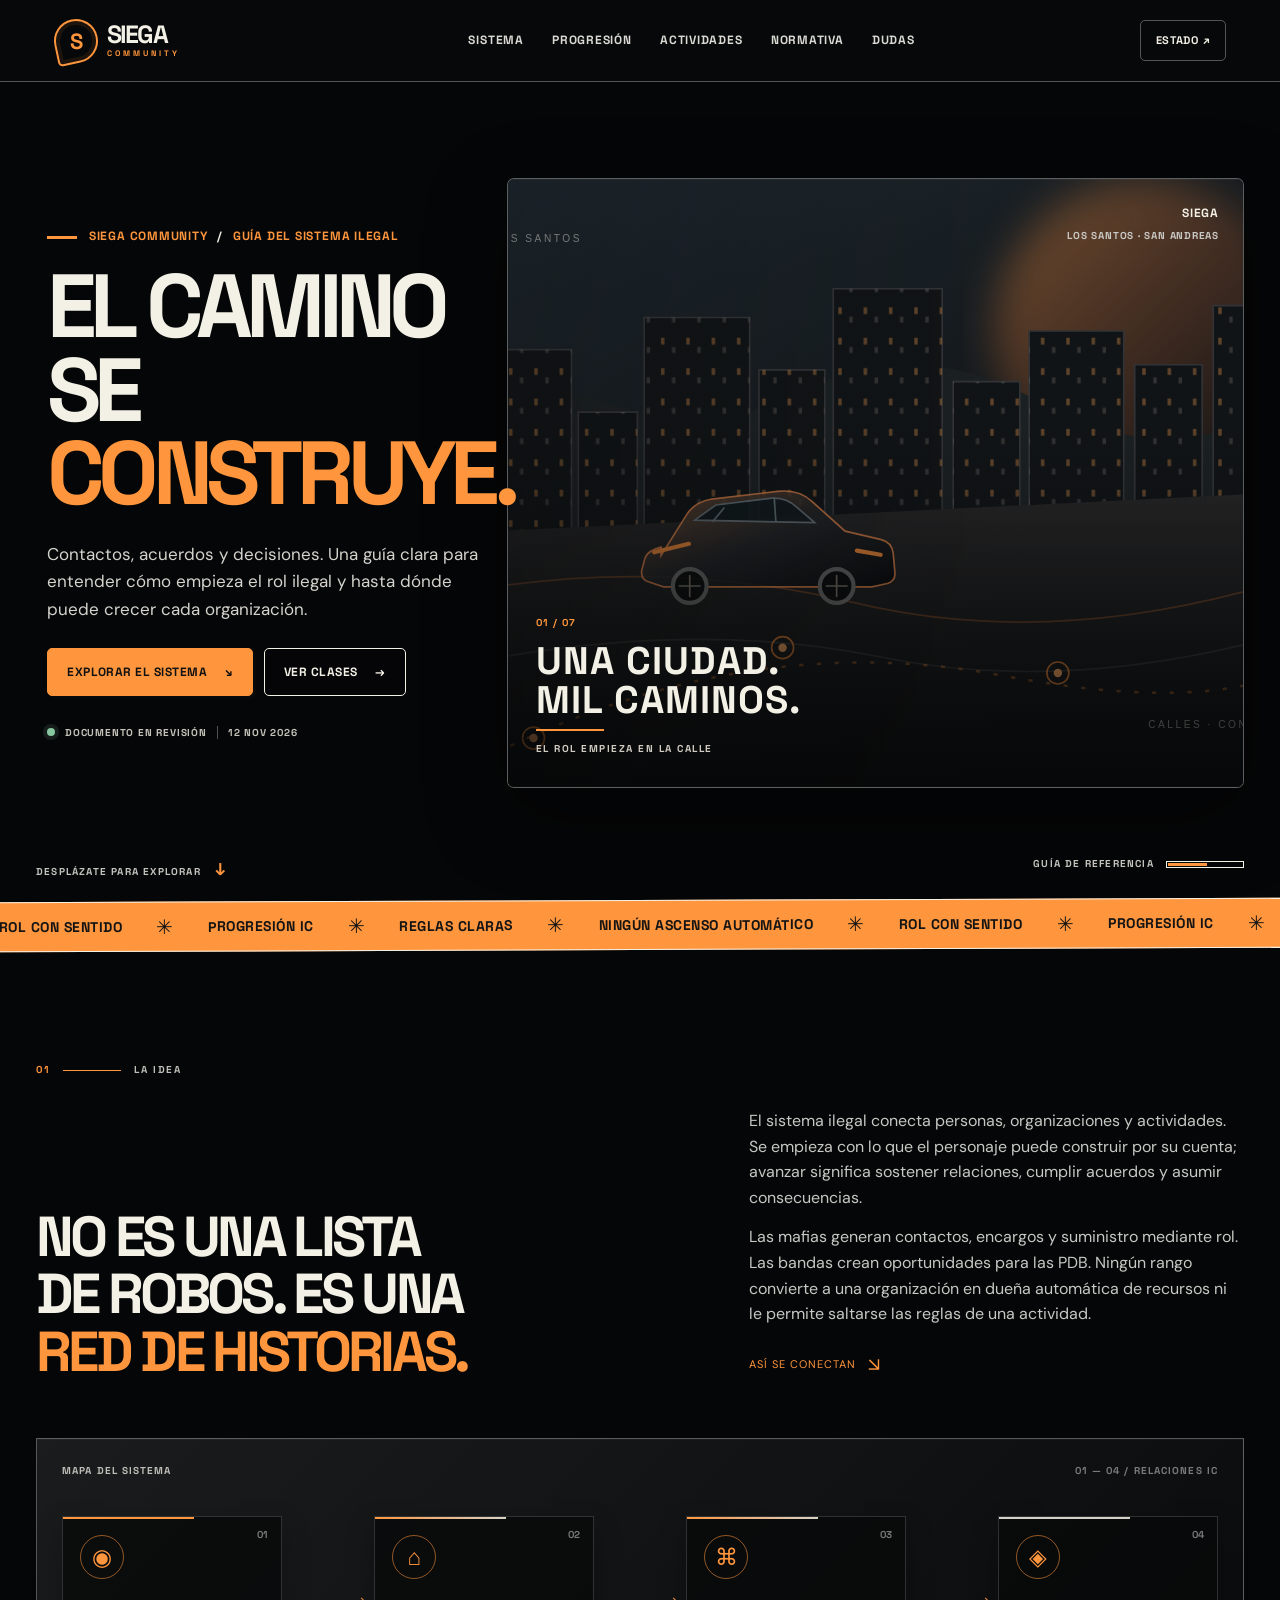
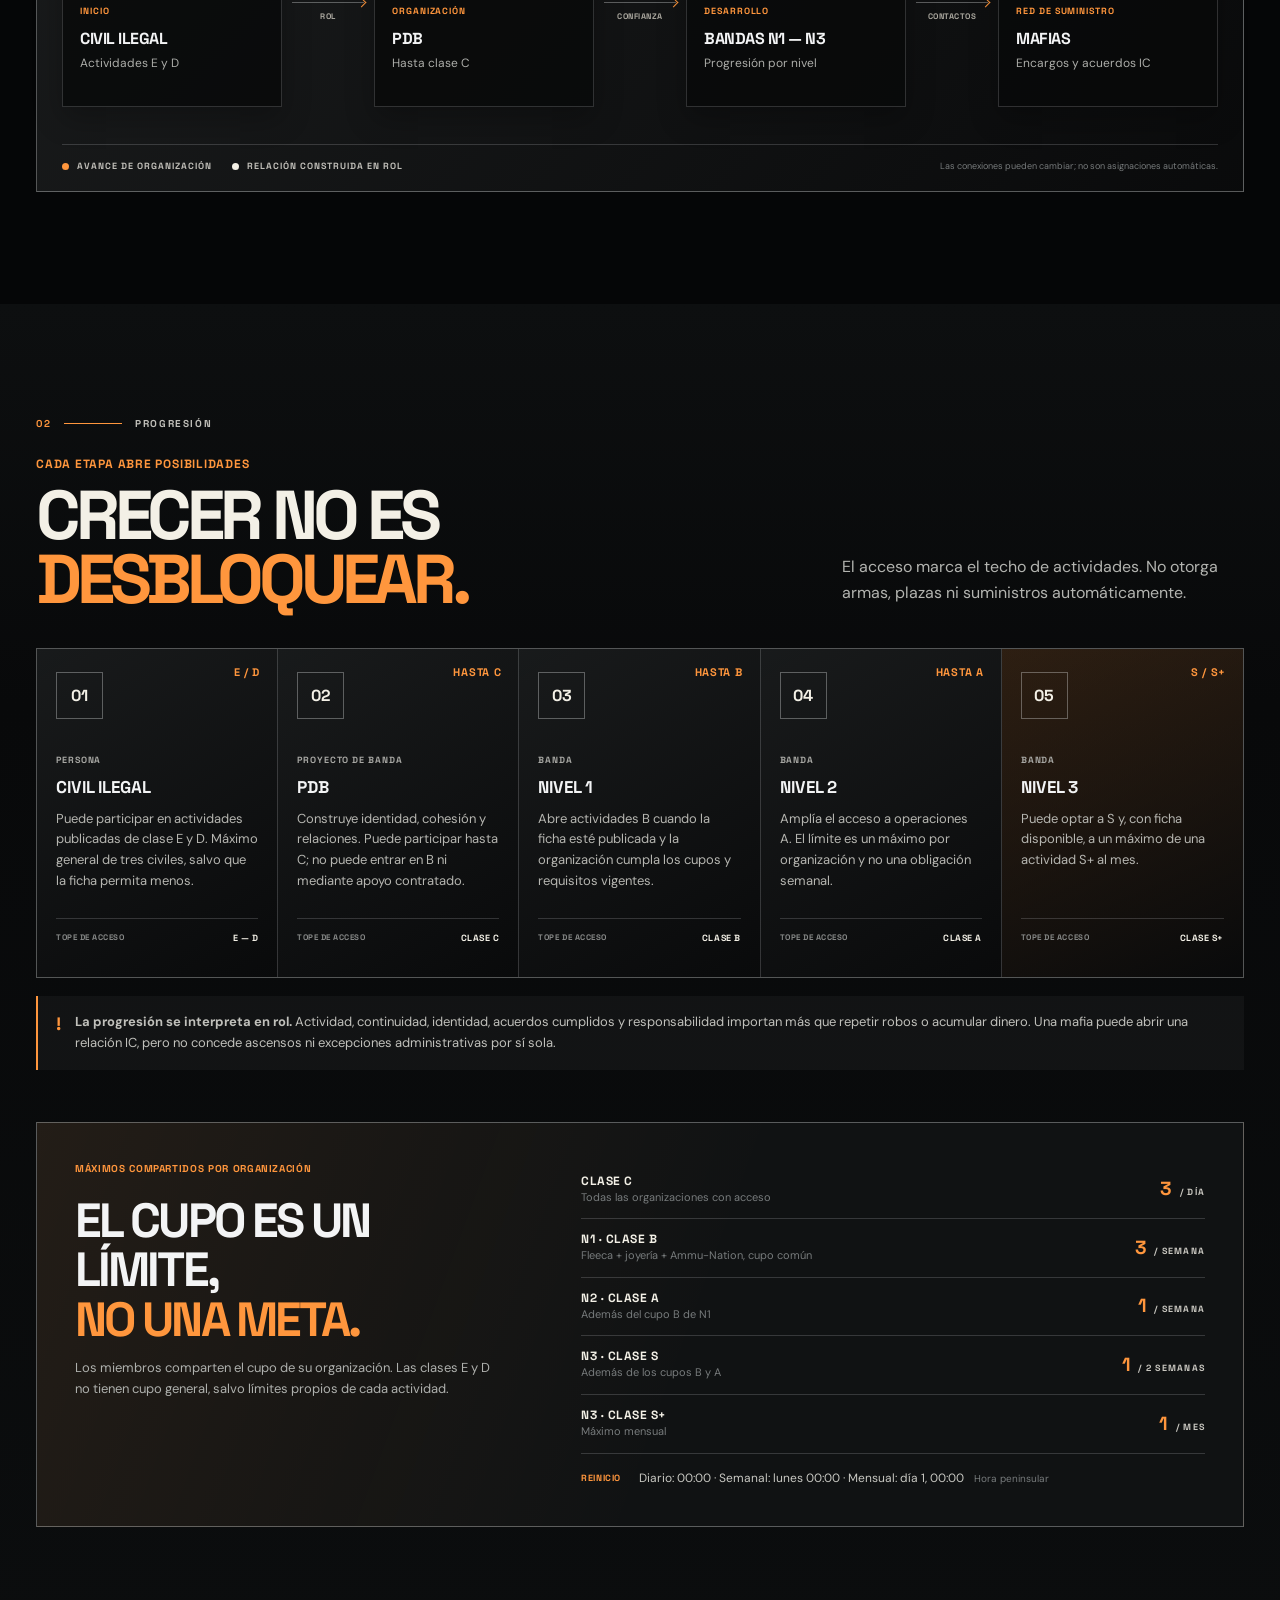
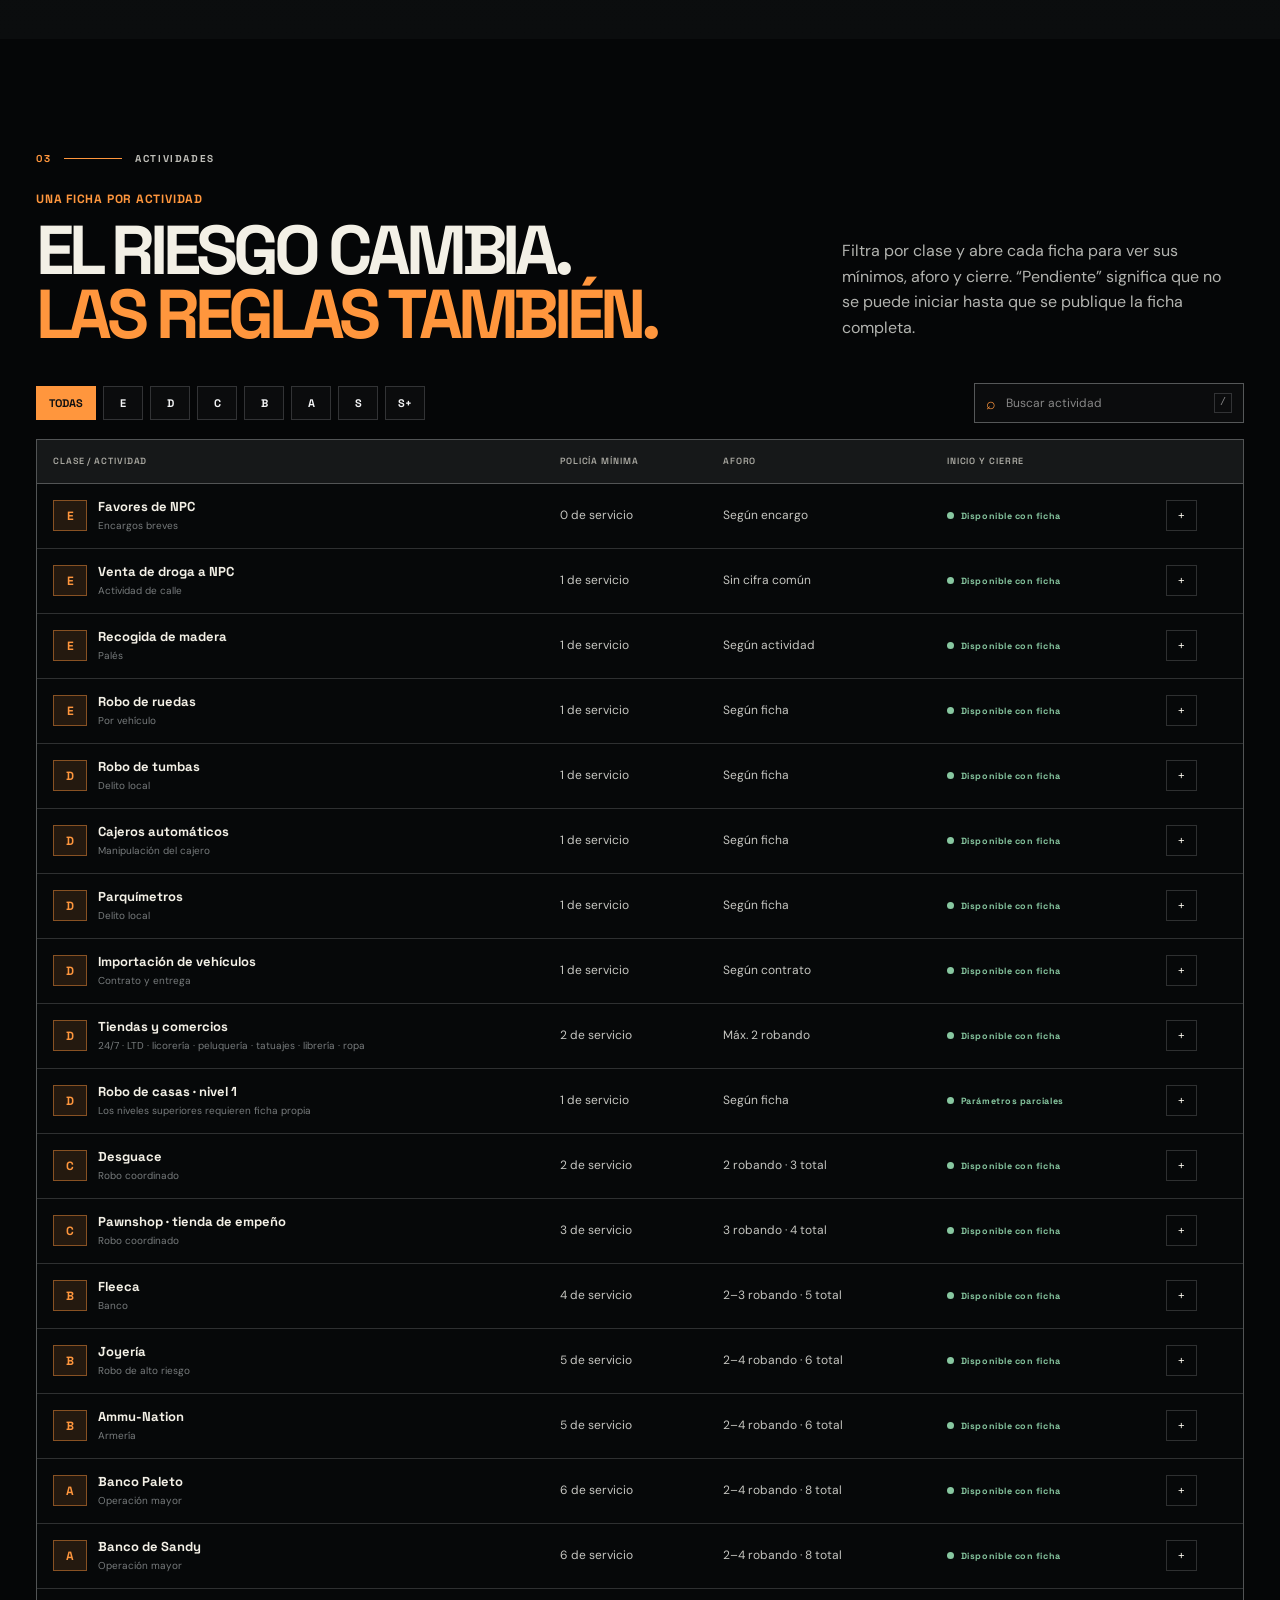
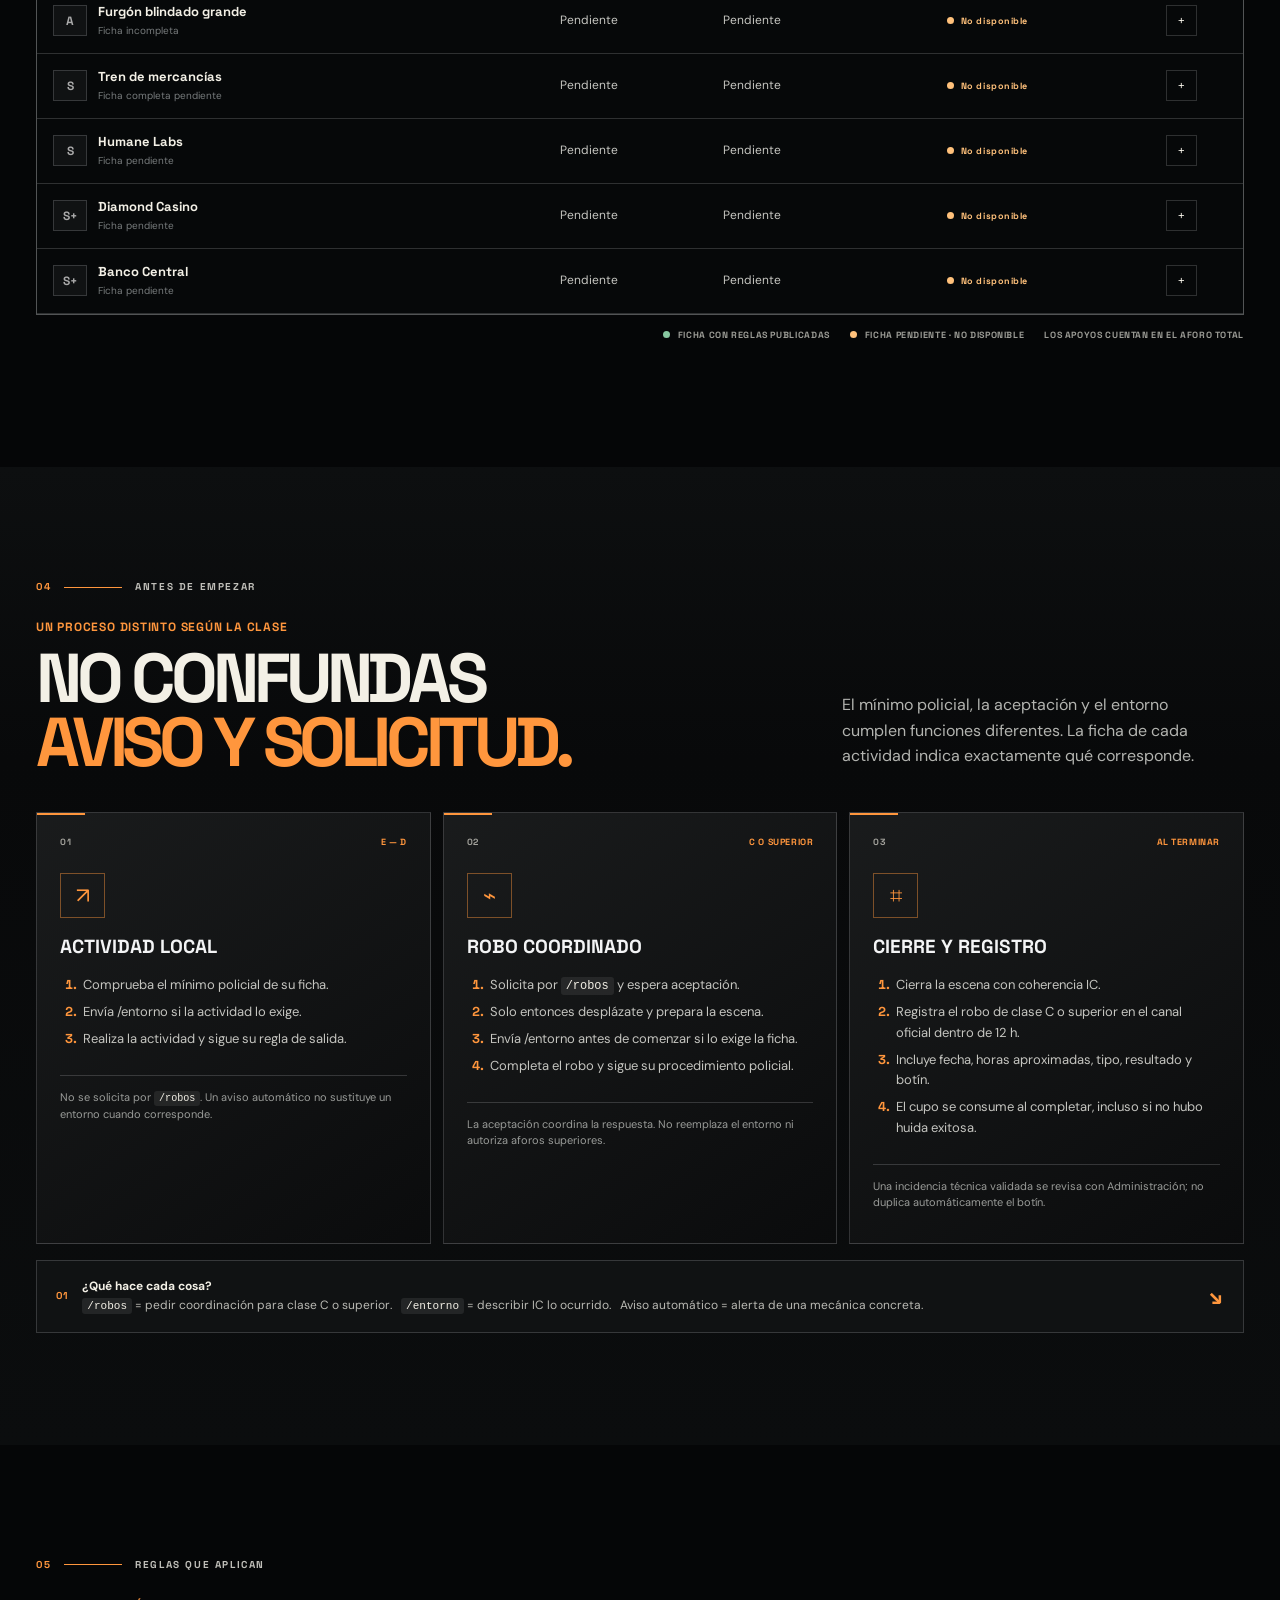
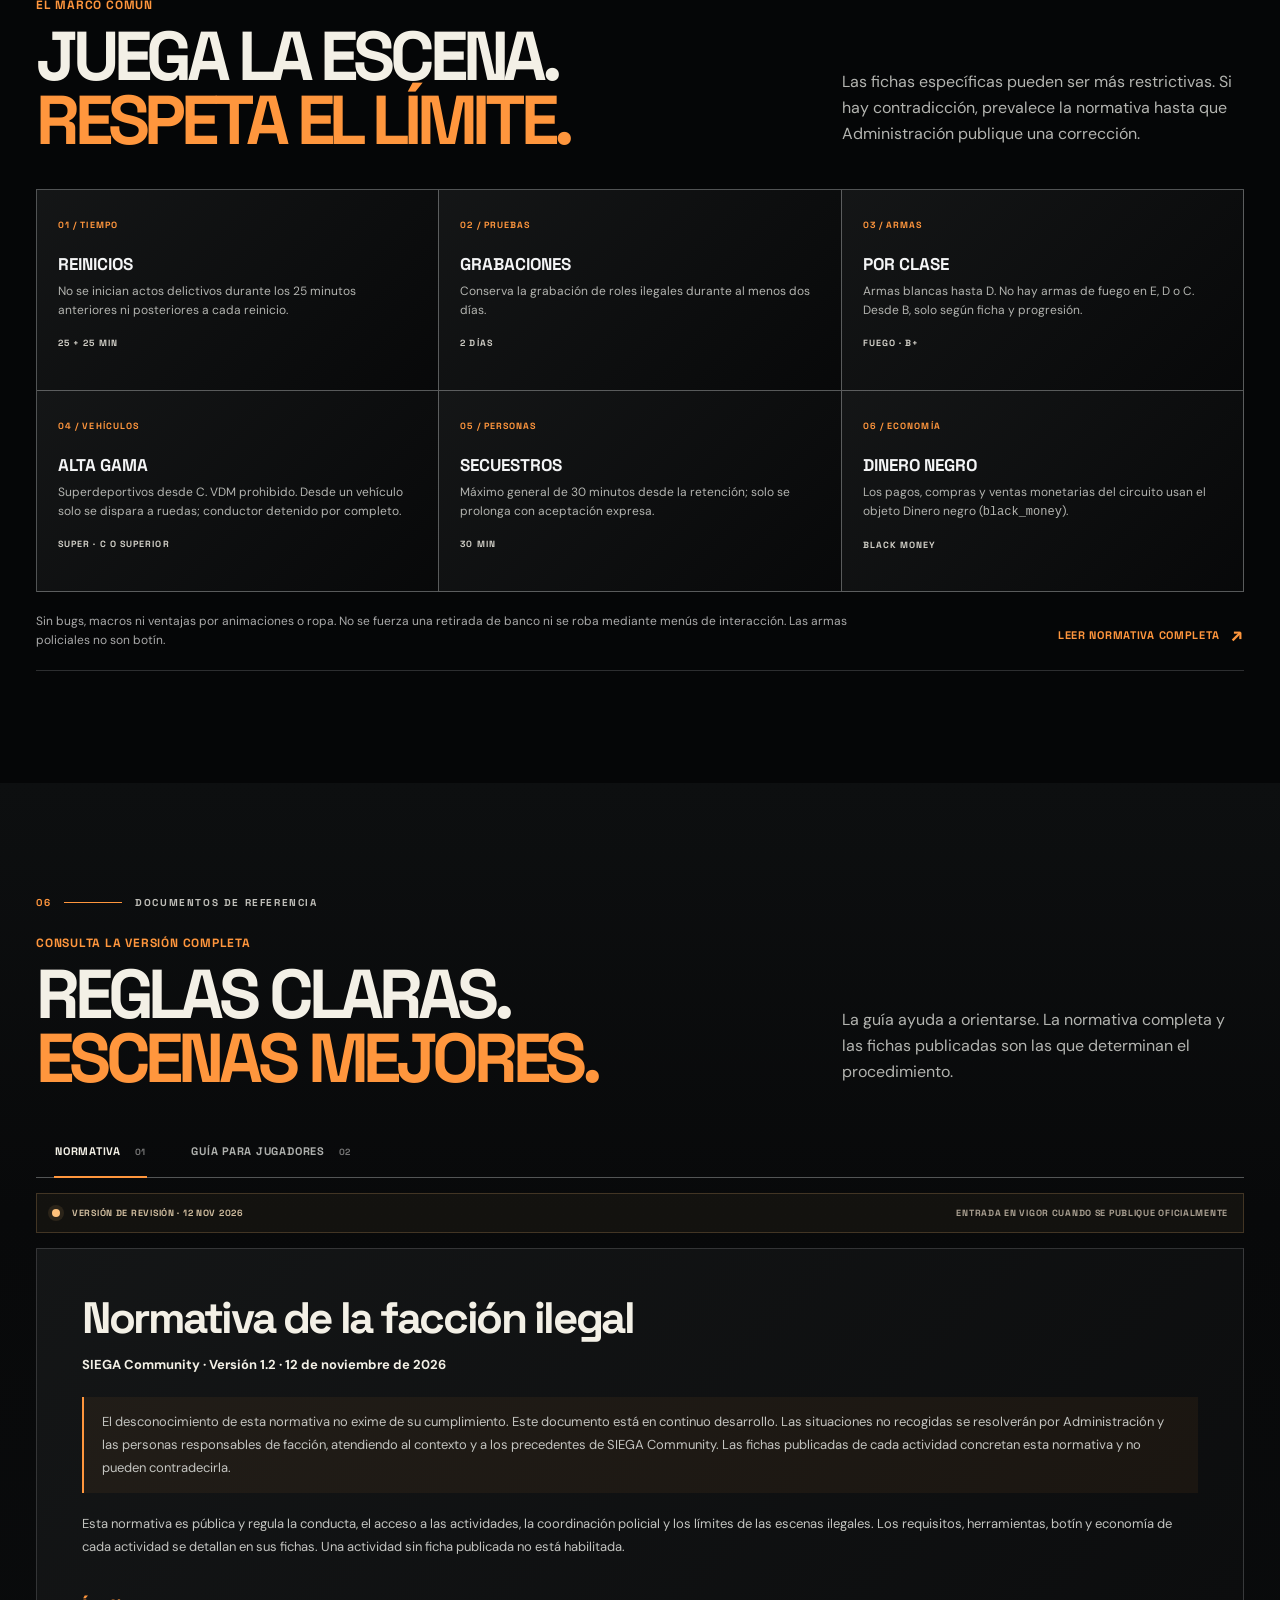
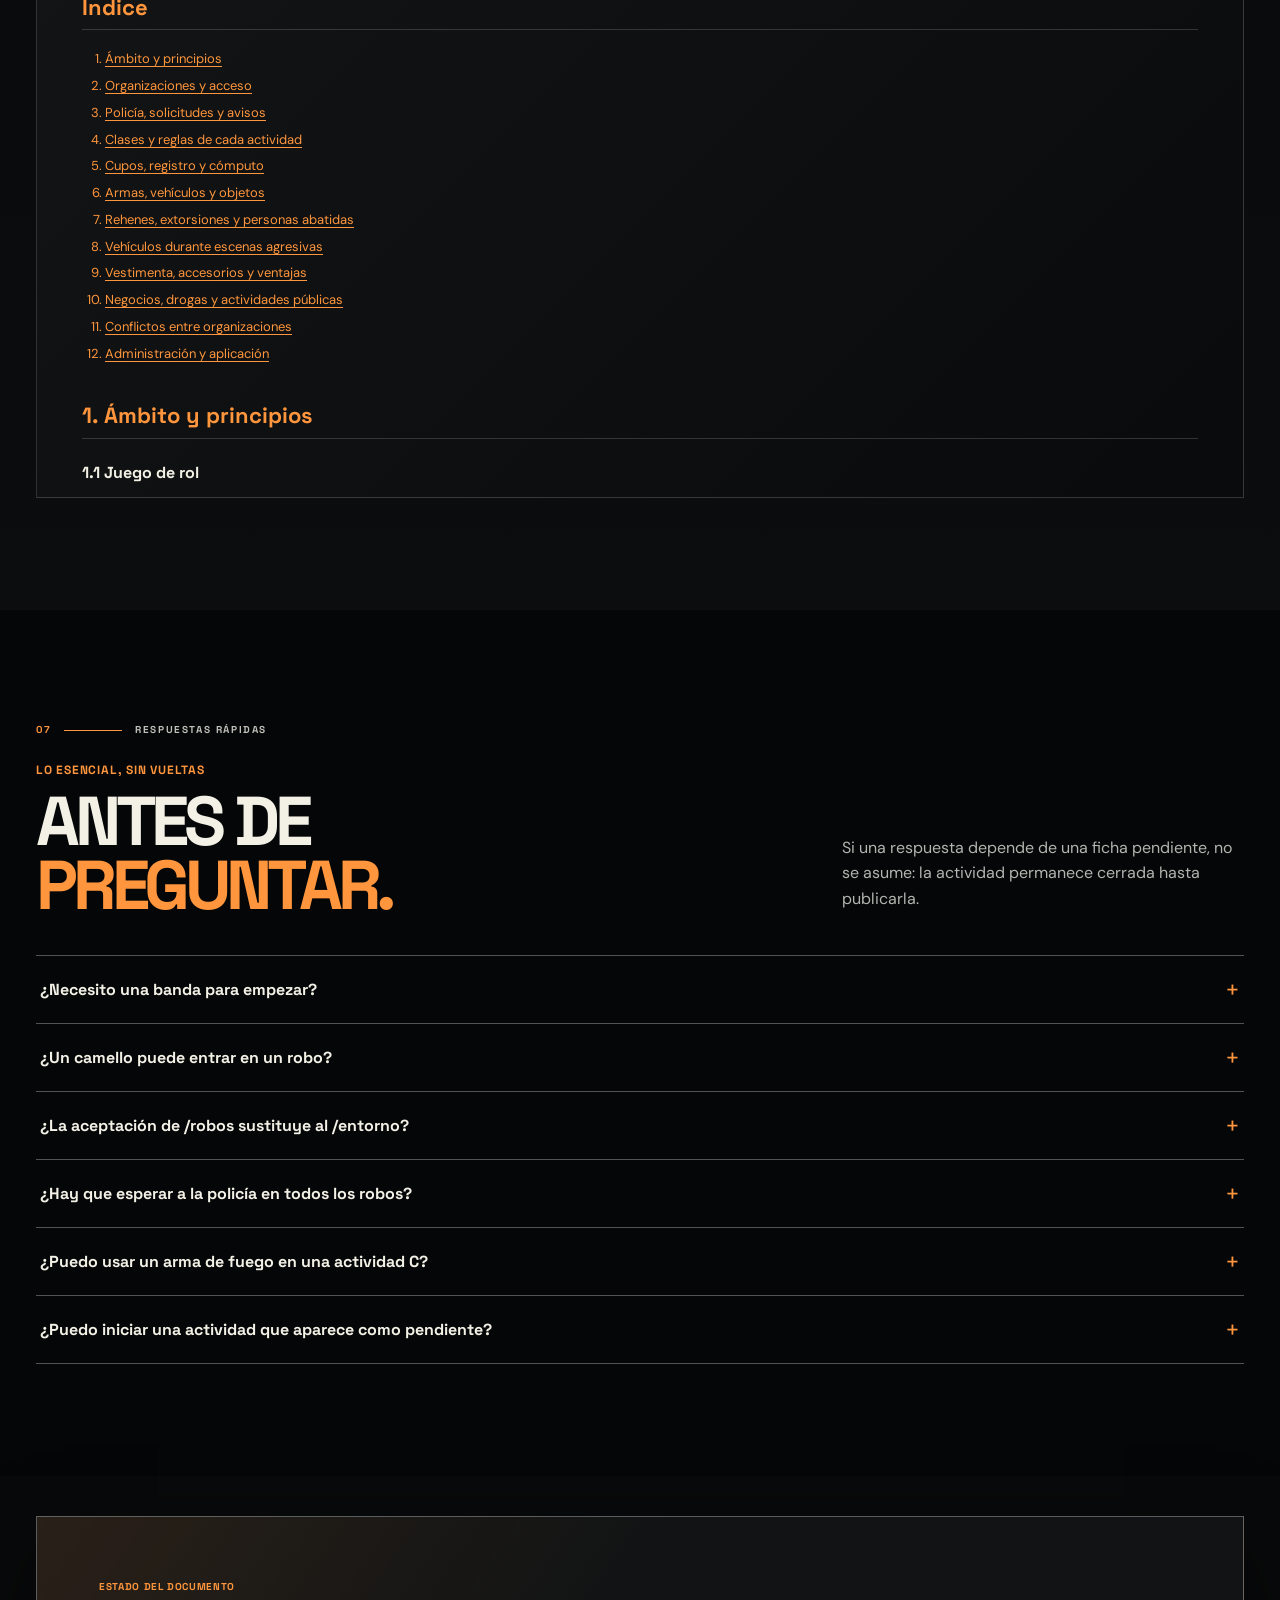
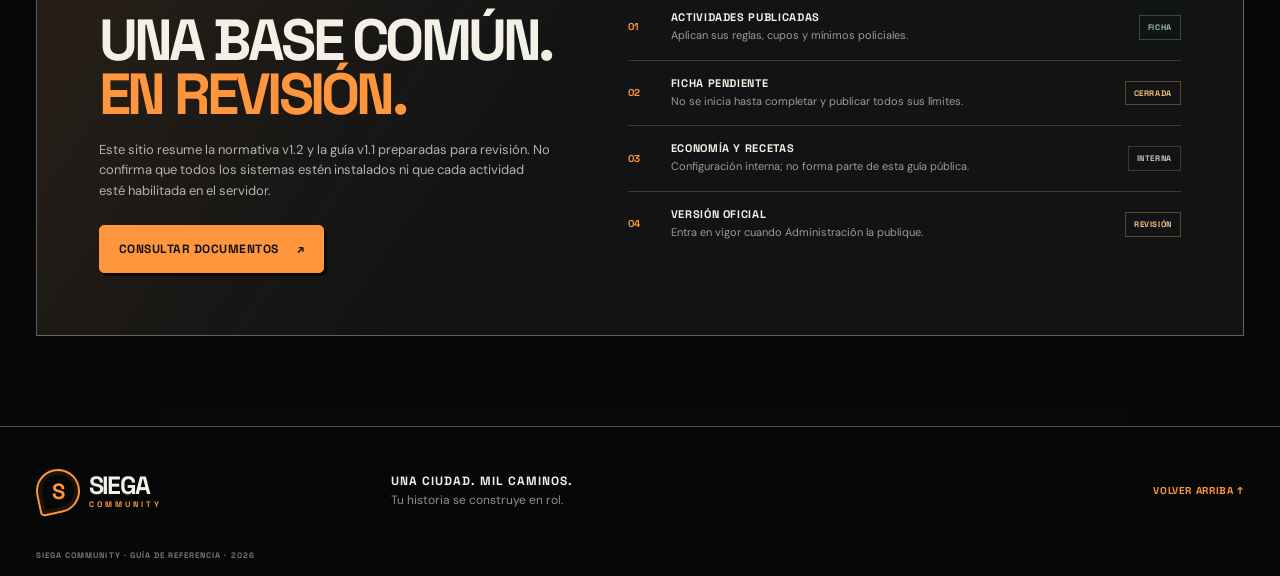
==== index.html @ f6278554 "Create SIEGA illegal system guide website" ====
<!doctype html>
<html lang="es">
<head>
  <meta charset="utf-8">
  <meta name="viewport" content="width=device-width, initial-scale=1">
  <meta name="theme-color" content="#090a0b">
  <meta name="description" content="Guía de referencia del sistema ilegal de SIEGA Community: progresión, clases, robos y normativa.">
  <title>Sistema ilegal · SIEGA Community</title>
  <link rel="icon" href="assets/img/mark.svg" type="image/svg+xml">
  <link rel="stylesheet" href="assets/css/site.css">
</head>
<body>
  <a class="skip-link" href="#main">Saltar al contenido</a>
  <header class="site-header" id="top">
    <a class="brand" href="#top" aria-label="SIEGA Community, inicio">
      <span class="brand-mark" aria-hidden="true"><span>S</span></span>
      <span class="brand-name">SIEGA<small>COMMUNITY</small></span>
    </a>
    <button class="nav-toggle" type="button" aria-expanded="false" aria-controls="primary-nav" aria-label="Abrir navegación"><span></span><span></span></button>
    <nav id="primary-nav" class="primary-nav" aria-label="Navegación principal">
      <a href="#sistema">SISTEMA</a>
      <a href="#progresion">PROGRESIÓN</a>
      <a href="#actividades">ACTIVIDADES</a>
      <a href="#normativa">NORMATIVA</a>
      <a href="#preguntas">DUDAS</a>
    </nav>
    <a class="header-cta" href="#estado">ESTADO <span aria-hidden="true">↗</span></a>
  </header>

  <main id="main">
    <section class="hero section-wrap" aria-labelledby="hero-title">
      <div class="hero-copy">
        <p class="eyebrow"><span class="eyebrow-line"></span> SIEGA COMMUNITY <span class="eyebrow-dot">/</span> GUÍA DEL SISTEMA ILEGAL</p>
        <h1 id="hero-title">EL CAMINO<br>SE <em>CONSTRUYE.</em></h1>
        <p class="hero-lede">Contactos, acuerdos y decisiones. Una guía clara para entender cómo empieza el rol ilegal y hasta dónde puede crecer cada organización.</p>
        <div class="hero-actions">
          <a class="button button-orange" href="#sistema">EXPLORAR EL SISTEMA <span aria-hidden="true">↘</span></a>
          <a class="button button-ghost" href="#actividades">VER CLASES <span aria-hidden="true">→</span></a>
        </div>
        <div class="hero-stamp"><span class="status-dot"></span><span>DOCUMENTO EN REVISIÓN</span><span class="stamp-divider"></span><span>12 NOV 2026</span></div>
      </div>
      <div class="hero-art-wrap" aria-label="Ilustración original de una ciudad nocturna y una ruta de progresión">
        <img class="hero-art" src="assets/img/siega-night.svg" alt="Ilustración nocturna de una ciudad costera con una ruta naranja que conecta varios puntos" fetchpriority="high">
        <div class="hero-art-label"><span>01 / 07</span><b>UNA CIUDAD.<br>MIL CAMINOS.</b><span class="label-rule"></span><small>EL ROL EMPIEZA EN LA CALLE</small></div>
        <div class="hero-coord">SIEGA<br><span>LOS SANTOS · SAN ANDREAS</span></div>
      </div>
      <div class="hero-bottom"><span>DESPLÁZATE PARA EXPLORAR <b>↓</b></span><span>GUÍA DE REFERENCIA <i></i></span></div>
    </section>

    <section class="ticker" aria-label="Principios del sistema"><div class="ticker-track"><span>ROL CON SENTIDO</span><b>✳</b><span>PROGRESIÓN IC</span><b>✳</b><span>REGLAS CLARAS</span><b>✳</b><span>NINGÚN ASCENSO AUTOMÁTICO</span><b>✳</b><span>ROL CON SENTIDO</span><b>✳</b><span>PROGRESIÓN IC</span><b>✳</b><span>REGLAS CLARAS</span><b>✳</b><span>NINGÚN ASCENSO AUTOMÁTICO</span><b>✳</b></div></section>

    <section class="intro section-wrap section-pad" id="sistema">
      <div class="section-kicker"><span>01</span><i></i><span>LA IDEA</span></div>
      <div class="intro-grid">
        <h2>NO ES UNA LISTA<br>DE ROBOS. ES UNA<br><em>RED DE HISTORIAS.</em></h2>
        <div class="intro-text"><p>El sistema ilegal conecta personas, organizaciones y actividades. Se empieza con lo que el personaje puede construir por su cuenta; avanzar significa sostener relaciones, cumplir acuerdos y asumir consecuencias.</p><p>Las mafias generan contactos, encargos y suministro mediante rol. Las bandas crean oportunidades para las PDB. Ningún rango convierte a una organización en dueña automática de recursos ni le permite saltarse las reglas de una actividad.</p><a class="text-link" href="#progresion">ASÍ SE CONECTAN <span>↘</span></a></div>
      </div>
      <div class="system-map" role="img" aria-label="Diagrama de la red: persona civil, PDB, bandas por niveles y mafias como red de contactos y suministro">
        <div class="map-heading"><span>MAPA DEL SISTEMA</span><span>01 — 04 / RELACIONES IC</span></div>
        <div class="map-flow">
          <article class="map-node node-civil"><span class="node-index">01</span><div class="node-icon" aria-hidden="true">◉</div><small>INICIO</small><h3>CIVIL ILEGAL</h3><p>Actividades E y D</p></article>
          <span class="map-link" aria-hidden="true"><i></i><b>ROL</b></span>
          <article class="map-node node-pdb"><span class="node-index">02</span><div class="node-icon" aria-hidden="true">⌂</div><small>ORGANIZACIÓN</small><h3>PDB</h3><p>Hasta clase C</p></article>
          <span class="map-link" aria-hidden="true"><i></i><b>CONFIANZA</b></span>
          <article class="map-node node-band"><span class="node-index">03</span><div class="node-icon" aria-hidden="true">⌘</div><small>DESARROLLO</small><h3>BANDAS N1 — N3</h3><p>Progresión por nivel</p></article>
          <span class="map-link map-link-side" aria-hidden="true"><i></i><b>CONTACTOS</b></span>
          <article class="map-node node-mafia"><span class="node-index">04</span><div class="node-icon" aria-hidden="true">◈</div><small>RED DE SUMINISTRO</small><h3>MAFIAS</h3><p>Encargos y acuerdos IC</p></article>
        </div>
        <div class="map-foot"><span><i class="legend-dot orange"></i> AVANCE DE ORGANIZACIÓN</span><span><i class="legend-dot pale"></i> RELACIÓN CONSTRUIDA EN ROL</span><span class="map-note">Las conexiones pueden cambiar; no son asignaciones automáticas.</span></div>
      </div>
    </section>

    <section class="progress-section section-pad" id="progresion">
      <div class="section-wrap">
        <div class="section-kicker"><span>02</span><i></i><span>PROGRESIÓN</span></div>
        <div class="section-heading"><div><p class="eyebrow">CADA ETAPA ABRE POSIBILIDADES</p><h2>CRECER NO ES <em>DESBLOQUEAR.</em></h2></div><p>El acceso marca el techo de actividades. No otorga armas, plazas ni suministros automáticamente.</p></div>
        <div class="progress-rail" aria-label="Progresión de civil ilegal a banda nivel 3">
          <article class="progress-card"><span class="progress-number">E / D</span><div class="progress-symbol">01</div><small>PERSONA</small><h3>CIVIL ILEGAL</h3><p>Puede participar en actividades publicadas de clase E y D. Máximo general de tres civiles, salvo que la ficha permita menos.</p><div class="progress-foot"><span>TOPE DE ACCESO</span><b>E — D</b></div></article>
          <article class="progress-card"><span class="progress-number">HASTA C</span><div class="progress-symbol">02</div><small>PROYECTO DE BANDA</small><h3>PDB</h3><p>Construye identidad, cohesión y relaciones. Puede participar hasta C; no puede entrar en B ni mediante apoyo contratado.</p><div class="progress-foot"><span>TOPE DE ACCESO</span><b>CLASE C</b></div></article>
          <article class="progress-card"><span class="progress-number">HASTA B</span><div class="progress-symbol">03</div><small>BANDA</small><h3>NIVEL 1</h3><p>Abre actividades B cuando la ficha esté publicada y la organización cumpla los cupos y requisitos vigentes.</p><div class="progress-foot"><span>TOPE DE ACCESO</span><b>CLASE B</b></div></article>
          <article class="progress-card"><span class="progress-number">HASTA A</span><div class="progress-symbol">04</div><small>BANDA</small><h3>NIVEL 2</h3><p>Amplía el acceso a operaciones A. El límite es un máximo por organización y no una obligación semanal.</p><div class="progress-foot"><span>TOPE DE ACCESO</span><b>CLASE A</b></div></article>
          <article class="progress-card progress-card-final"><span class="progress-number">S / S+</span><div class="progress-symbol">05</div><small>BANDA</small><h3>NIVEL 3</h3><p>Puede optar a S y, con ficha disponible, a un máximo de una actividad S+ al mes.</p><div class="progress-foot"><span>TOPE DE ACCESO</span><b>CLASE S+</b></div></article>
        </div>
        <div class="progress-note"><span class="note-mark">!</span><p><b>La progresión se interpreta en rol.</b> Actividad, continuidad, identidad, acuerdos cumplidos y responsabilidad importan más que repetir robos o acumular dinero. Una mafia puede abrir una relación IC, pero no concede ascensos ni excepciones administrativas por sí sola.</p></div>
        <div class="quota-board">
          <div><p class="eyebrow">MÁXIMOS COMPARTIDOS POR ORGANIZACIÓN</p><h3>EL CUPO ES UN LÍMITE,<br><em>NO UNA META.</em></h3><p>Los miembros comparten el cupo de su organización. Las clases E y D no tienen cupo general, salvo límites propios de cada actividad.</p></div>
          <div class="quota-list">
            <div class="quota-row"><span><b>CLASE C</b><small>Todas las organizaciones con acceso</small></span><strong>3 <i>/ DÍA</i></strong></div>
            <div class="quota-row"><span><b>N1 · CLASE B</b><small>Fleeca + joyería + Ammu-Nation, cupo común</small></span><strong>3 <i>/ SEMANA</i></strong></div>
            <div class="quota-row"><span><b>N2 · CLASE A</b><small>Además del cupo B de N1</small></span><strong>1 <i>/ SEMANA</i></strong></div>
            <div class="quota-row"><span><b>N3 · CLASE S</b><small>Además de los cupos B y A</small></span><strong>1 <i>/ 2 SEMANAS</i></strong></div>
            <div class="quota-row"><span><b>N3 · CLASE S+</b><small>Máximo mensual</small></span><strong>1 <i>/ MES</i></strong></div>
            <div class="quota-reset"><span>REINICIO</span><p>Diario: 00:00 · Semanal: lunes 00:00 · Mensual: día 1, 00:00 <small>Hora peninsular</small></p></div>
          </div>
        </div>
      </div>
    </section>

    <section class="activities section-wrap section-pad" id="actividades">
      <div class="section-kicker"><span>03</span><i></i><span>ACTIVIDADES</span></div>
      <div class="section-heading activities-heading"><div><p class="eyebrow">UNA FICHA POR ACTIVIDAD</p><h2>EL RIESGO CAMBIA.<br><em>LAS REGLAS TAMBIÉN.</em></h2></div><p>Filtra por clase y abre cada ficha para ver sus mínimos, aforo y cierre. “Pendiente” significa que no se puede iniciar hasta que se publique la ficha completa.</p></div>
      <div class="activity-tools">
        <div class="filter-list" role="group" aria-label="Filtrar actividades por clase">
          <button class="filter-chip is-active" data-filter="all" aria-pressed="true">TODAS</button><button class="filter-chip" data-filter="E" aria-pressed="false">E</button><button class="filter-chip" data-filter="D" aria-pressed="false">D</button><button class="filter-chip" data-filter="C" aria-pressed="false">C</button><button class="filter-chip" data-filter="B" aria-pressed="false">B</button><button class="filter-chip" data-filter="A" aria-pressed="false">A</button><button class="filter-chip" data-filter="S" aria-pressed="false">S</button><button class="filter-chip" data-filter="S+" aria-pressed="false">S+</button>
        </div>
        <label class="activity-search"><span aria-hidden="true">⌕</span><input id="activity-search" type="search" placeholder="Buscar actividad" aria-label="Buscar actividad"><kbd>/</kbd></label>
      </div>
      <div class="activity-table-wrap"><table class="activity-table"><thead><tr><th scope="col">CLASE / ACTIVIDAD</th><th scope="col">POLICÍA MÍNIMA</th><th scope="col">AFORO</th><th scope="col">INICIO Y CIERRE</th><th scope="col"><span class="sr-only">Detalle</span></th></tr></thead><tbody id="activity-list"></tbody></table><p id="no-results" class="no-results" hidden>No encontramos actividades con ese filtro.</p></div>
      <div class="table-legend"><span><i class="legend-dot green"></i> FICHA CON REGLAS PUBLICADAS</span><span><i class="legend-dot amber"></i> FICHA PENDIENTE · NO DISPONIBLE</span><span>LOS APOYOS CUENTAN EN EL AFORO TOTAL</span></div>
    </section>

    <section class="howto section-pad" id="solicitud">
      <div class="section-wrap">
        <div class="section-kicker"><span>04</span><i></i><span>ANTES DE EMPEZAR</span></div>
        <div class="section-heading"><div><p class="eyebrow">UN PROCESO DISTINTO SEGÚN LA CLASE</p><h2>NO CONFUNDAS<br><em>AVISO Y SOLICITUD.</em></h2></div><p>El mínimo policial, la aceptación y el entorno cumplen funciones diferentes. La ficha de cada actividad indica exactamente qué corresponde.</p></div>
        <div class="protocol-grid">
          <article class="protocol-card protocol-free"><div class="protocol-top"><span>01</span><b>E — D</b></div><div class="protocol-icon">↗</div><h3>ACTIVIDAD LOCAL</h3><ol><li>Comprueba el mínimo policial de su ficha.</li><li>Envía /entorno si la actividad lo exige.</li><li>Realiza la actividad y sigue su regla de salida.</li></ol><p>No se solicita por <code>/robos</code>. Un aviso automático no sustituye un entorno cuando corresponde.</p></article>
          <article class="protocol-card protocol-request"><div class="protocol-top"><span>02</span><b>C O SUPERIOR</b></div><div class="protocol-icon">⌁</div><h3>ROBO COORDINADO</h3><ol><li>Solicita por <code>/robos</code> y espera aceptación.</li><li>Solo entonces desplázate y prepara la escena.</li><li>Envía /entorno antes de comenzar si lo exige la ficha.</li><li>Completa el robo y sigue su procedimiento policial.</li></ol><p>La aceptación coordina la respuesta. No reemplaza el entorno ni autoriza aforos superiores.</p></article>
          <article class="protocol-card protocol-record"><div class="protocol-top"><span>03</span><b>AL TERMINAR</b></div><div class="protocol-icon">⌗</div><h3>CIERRE Y REGISTRO</h3><ol><li>Cierra la escena con coherencia IC.</li><li>Registra el robo de clase C o superior en el canal oficial dentro de 12 h.</li><li>Incluye fecha, horas aproximadas, tipo, resultado y botín.</li><li>El cupo se consume al completar, incluso si no hubo huida exitosa.</li></ol><p>Una incidencia técnica validada se revisa con Administración; no duplica automáticamente el botín.</p></article>
        </div>
        <div class="callout-line"><span>01</span><p><b>¿Qué hace cada cosa?</b><br><code>/robos</code> = pedir coordinación para clase C o superior. &nbsp; <code>/entorno</code> = describir IC lo ocurrido. &nbsp; Aviso automático = alerta de una mecánica concreta.</p><span class="callout-arrow">↘</span></div>
      </div>
    </section>

    <section class="rules section-wrap section-pad" id="reglas-rapidas">
      <div class="section-kicker"><span>05</span><i></i><span>REGLAS QUE APLICAN</span></div>
      <div class="section-heading"><div><p class="eyebrow">EL MARCO COMÚN</p><h2>JUEGA LA ESCENA.<br><em>RESPETA EL LÍMITE.</em></h2></div><p>Las fichas específicas pueden ser más restrictivas. Si hay contradicción, prevalece la normativa hasta que Administración publique una corrección.</p></div>
      <div class="rules-grid">
        <article class="rule-tile"><span>01 / TIEMPO</span><h3>REINICIOS</h3><p>No se inician actos delictivos durante los 25 minutos anteriores ni posteriores a cada reinicio.</p><b>25 + 25 MIN</b></article>
        <article class="rule-tile"><span>02 / PRUEBAS</span><h3>GRABACIONES</h3><p>Conserva la grabación de roles ilegales durante al menos dos días.</p><b>2 DÍAS</b></article>
        <article class="rule-tile"><span>03 / ARMAS</span><h3>POR CLASE</h3><p>Armas blancas hasta D. No hay armas de fuego en E, D o C. Desde B, solo según ficha y progresión.</p><b>FUEGO · B+</b></article>
        <article class="rule-tile"><span>04 / VEHÍCULOS</span><h3>ALTA GAMA</h3><p>Superdeportivos desde C. VDM prohibido. Desde un vehículo solo se dispara a ruedas; conductor detenido por completo.</p><b>SUPER · C O SUPERIOR</b></article>
        <article class="rule-tile"><span>05 / PERSONAS</span><h3>SECUESTROS</h3><p>Máximo general de 30 minutos desde la retención; solo se prolonga con aceptación expresa.</p><b>30 MIN</b></article>
        <article class="rule-tile"><span>06 / ECONOMÍA</span><h3>DINERO NEGRO</h3><p>Los pagos, compras y ventas monetarias del circuito usan el objeto Dinero negro (<code>black_money</code>).</p><b>BLACK MONEY</b></article>
      </div>
      <div class="rules-footer"><p>Sin bugs, macros ni ventajas por animaciones o ropa. No se fuerza una retirada de banco ni se roba mediante menús de interacción. Las armas policiales no son botín.</p><a class="text-link" href="#normativa">LEER NORMATIVA COMPLETA <span>↗</span></a></div>
    </section>

    <section class="normative section-pad" id="normativa">
      <div class="section-wrap">
        <div class="section-kicker"><span>06</span><i></i><span>DOCUMENTOS DE REFERENCIA</span></div>
        <div class="section-heading"><div><p class="eyebrow">CONSULTA LA VERSIÓN COMPLETA</p><h2>REGLAS CLARAS.<br><em>ESCENAS MEJORES.</em></h2></div><p>La guía ayuda a orientarse. La normativa completa y las fichas publicadas son las que determinan el procedimiento.</p></div>
        <div class="doc-switch" role="tablist" aria-label="Documentos">
          <button role="tab" id="tab-normativa" aria-controls="doc-content" aria-selected="true" data-doc="normativa">NORMATIVA <span>01</span></button>
          <button role="tab" id="tab-guia" aria-controls="doc-content" aria-selected="false" data-doc="guia">GUÍA PARA JUGADORES <span>02</span></button>
        </div>
        <div class="doc-status"><span class="status-dot status-dot-amber"></span><span>VERSIÓN DE REVISIÓN · 12 NOV 2026</span><span>ENTRADA EN VIGOR CUANDO SE PUBLIQUE OFICIALMENTE</span></div>
        <div class="doc-content" id="doc-content" role="tabpanel" tabindex="0" aria-labelledby="tab-normativa"><p class="doc-loading">Cargando documento…</p></div>
      </div>
    </section>

    <section class="faq section-wrap section-pad" id="preguntas">
      <div class="section-kicker"><span>07</span><i></i><span>RESPUESTAS RÁPIDAS</span></div>
      <div class="section-heading"><div><p class="eyebrow">LO ESENCIAL, SIN VUELTAS</p><h2>ANTES DE<br><em>PREGUNTAR.</em></h2></div><p>Si una respuesta depende de una ficha pendiente, no se asume: la actividad permanece cerrada hasta publicarla.</p></div>
      <div class="faq-list">
        <details><summary>¿Necesito una banda para empezar?<span>+</span></summary><p>No. Un civil puede participar en actividades publicadas de clase E y D, respetando sus mínimos y límites. La organización amplía el recorrido, no es requisito para iniciar rol ilegal.</p></details>
        <details><summary>¿Un camello puede entrar en un robo?<span>+</span></summary><p>No. El camello recibe encargos de una sola banda, llega como máximo a actividades D y no participa en robos ni se registra con un subrol de Discord.</p></details>
        <details><summary>¿La aceptación de /robos sustituye al /entorno?<span>+</span></summary><p>No. Son cosas distintas. Los robos de clase C o superior requieren solicitud aceptada antes de desplazarse; si la ficha exige /entorno, se envía antes de comenzar.</p></details>
        <details><summary>¿Hay que esperar a la policía en todos los robos?<span>+</span></summary><p>No. E y D siguen la salida de su ficha. Los C y B establecidos exigen permanecer en la escena tras completar hasta la llegada policial. Importación tiene un procedimiento de huida y entrega diferente.</p></details>
        <details><summary>¿Puedo usar un arma de fuego en una actividad C?<span>+</span></summary><p>No. Las armas de fuego están prohibidas en E, D y C. Desde B dependen de la ficha y de la progresión aprobada. Tener un arma no cambia la clase permitida.</p></details>
        <details><summary>¿Puedo iniciar una actividad que aparece como pendiente?<span>+</span></summary><p>No. Una ficha pendiente no habilita el robo. Esto se aplica, entre otros, a actividades S/S+, los niveles superiores de casas y el furgón blindado grande.</p></details>
      </div>
    </section>

    <section class="status-section section-pad" id="estado">
      <div class="section-wrap status-card">
        <div><p class="eyebrow">ESTADO DEL DOCUMENTO</p><h2>UNA BASE COMÚN.<br><em>EN REVISIÓN.</em></h2><p>Este sitio resume la normativa v1.2 y la guía v1.1 preparadas para revisión. No confirma que todos los sistemas estén instalados ni que cada actividad esté habilitada en el servidor.</p><a class="button button-orange" href="#normativa">CONSULTAR DOCUMENTOS <span>↗</span></a></div>
        <div class="status-list"><div><span>01</span><p><b>ACTIVIDADES PUBLICADAS</b><small>Aplican sus reglas, cupos y mínimos policiales.</small></p><i class="status-tag tag-ready">FICHA</i></div><div><span>02</span><p><b>FICHA PENDIENTE</b><small>No se inicia hasta completar y publicar todos sus límites.</small></p><i class="status-tag tag-pending">CERRADA</i></div><div><span>03</span><p><b>ECONOMÍA Y RECETAS</b><small>Configuración interna; no forma parte de esta guía pública.</small></p><i class="status-tag tag-private">INTERNA</i></div><div><span>04</span><p><b>VERSIÓN OFICIAL</b><small>Entra en vigor cuando Administración la publique.</small></p><i class="status-tag tag-pending">REVISIÓN</i></div></div>
      </div>
    </section>
  </main>

  <footer class="site-footer">
    <div class="section-wrap footer-inner"><a class="brand footer-brand" href="#top"><span class="brand-mark" aria-hidden="true"><span>S</span></span><span class="brand-name">SIEGA<small>COMMUNITY</small></span></a><p>UNA CIUDAD. MIL CAMINOS.<br><span>Tu historia se construye en rol.</span></p><a class="back-top" href="#top">VOLVER ARRIBA ↑</a><small class="copyright">SIEGA COMMUNITY · GUÍA DE REFERENCIA · 2026</small></div>
  </footer>
  <script src="assets/js/site.js" defer></script>
</body>
</html>
---- assets/css/site.css ----
@font-face{font-family:Space Grotesk;src:url('../fonts/SpaceGrotesk.ttf') format('truetype');font-weight:300 700;font-display:swap}
@font-face{font-family:DM Sans;src:url('../fonts/DMSans.ttf') format('truetype');font-weight:100 900;font-display:swap}
:root{color-scheme:dark;--ink:#08090a;--black:#050607;--panel:#101214;--panel-2:#17191b;--paper:#f3f0e6;--white:#f3f4f5;--muted:#a5a6a5;--quiet:#777b7c;--line:rgba(243,244,245,.17);--line-strong:rgba(243,244,245,.32);--orange:#ff963d;--orange-2:#f07821;--green:#87c7a0;--amber:#ffc17b;--red:#d8847c;--max:1360px;--radius:14px;--shadow:0 26px 80px rgba(0,0,0,.42);font-family:'DM Sans',Arial,sans-serif;font-synthesis:none;text-rendering:optimizeLegibility;scroll-behavior:smooth}
*{box-sizing:border-box}
html{background:var(--black);scroll-padding-top:92px}
body{margin:0;background:var(--black);color:var(--white);font-family:'DM Sans',Arial,sans-serif;font-size:16px;line-height:1.6;overflow-x:hidden}
body:before{content:"";position:fixed;inset:0;z-index:-1;pointer-events:none;opacity:.16;background-image:url("data:image/svg+xml,%3Csvg viewBox='0 0 180 180' xmlns='http://www.w3.org/2000/svg'%3E%3Cfilter id='n'%3E%3CfeTurbulence type='fractalNoise' baseFrequency='.84' numOctaves='3' stitchTiles='stitch'/%3E%3C/filter%3E%3Crect width='100%25' height='100%25' filter='url(%23n)' opacity='.23'/%3E%3C/svg%3E")}
img{max-width:100%;display:block}a{color:inherit;text-decoration:none}button,input{font:inherit}button{color:inherit}button:focus-visible,a:focus-visible,input:focus-visible,summary:focus-visible{outline:2px solid var(--orange);outline-offset:3px}
.sr-only{position:absolute;width:1px;height:1px;padding:0;margin:-1px;overflow:hidden;clip:rect(0,0,0,0);white-space:nowrap;border:0}
.skip-link{position:fixed;top:8px;left:8px;z-index:99;transform:translateY(-150%);padding:12px 16px;background:var(--paper);color:var(--black);font-weight:700}.skip-link:focus{transform:translateY(0)}
.section-wrap{width:min(var(--max),calc(100% - 72px));margin-inline:auto}.section-pad{padding-block:112px}.site-header{height:82px;position:sticky;top:0;z-index:30;display:flex;align-items:center;justify-content:space-between;padding:0 4.2%;background:rgba(8,9,10,.94);border-bottom:1px solid var(--line-strong);backdrop-filter:blur(12px)}
.brand{display:inline-flex;align-items:center;gap:9px;min-width:190px}.brand-mark{width:44px;height:44px;display:grid;place-items:center;border:2px solid var(--orange);border-radius:50% 50% 50% 10%;transform:rotate(-12deg);color:var(--orange);font:700 22px 'Space Grotesk',sans-serif;box-shadow:inset 0 0 0 4px rgba(255,150,61,.09)}.brand-mark span{transform:rotate(12deg)}.brand-name{font:700 25px/.76 'Space Grotesk',sans-serif;letter-spacing:-1.8px;color:var(--paper)}.brand-name small{display:block;margin-top:6px;font-size:8px;letter-spacing:3px;color:var(--orange);text-align:right}
.primary-nav{display:flex;align-items:center;gap:clamp(14px,2.2vw,34px);height:100%}.primary-nav a,.header-cta,.hero-bottom,.section-kicker,.eyebrow,.map-heading,.map-foot,.hero-art-label,.hero-coord,.progress-number,.progress-foot,.quota-row strong,.quota-reset>span,.activity-table th,.activity-status,.table-legend,.protocol-top,.protocol-card>p,.callout-line>span,.rule-tile>span,.rule-tile>b,.rules-footer .text-link,.doc-switch button,.doc-status,.status-list>div>span,.status-tag,.back-top,.copyright,.activity-detail-head,.activity-detail-note,.activity-detail-label{font-family:'Space Grotesk',sans-serif;font-weight:700;letter-spacing:.065em}.primary-nav a{font-size:12px;color:#dad9d4;transition:color .14s ease}.primary-nav a:hover,.primary-nav a[aria-current=location]{color:var(--orange)}.header-cta{font-size:11px;border:1px solid var(--line-strong);padding:11px 15px;border-radius:5px;color:var(--paper);transition:background .14s,color .14s}.header-cta:hover{background:var(--paper);color:var(--black)}.nav-toggle{display:none;background:transparent;border:1px solid var(--line);padding:10px;border-radius:4px}.nav-toggle span{height:1px;width:22px;background:var(--white);display:block;margin:5px}
.hero{min-height:calc(100svh - 82px);position:relative;display:grid;grid-template-columns:minmax(310px,.75fr) minmax(480px,1.25fr);align-items:center;gap:28px;padding-block:60px 76px}.hero-copy{position:relative;z-index:2;padding:30px 0 30px 2.5%}.eyebrow{margin:0 0 20px;color:var(--orange);font-size:12px;line-height:1.5}.eyebrow-line{display:inline-block;width:30px;height:3px;background:var(--orange);vertical-align:middle;margin-right:8px}.eyebrow-dot{color:var(--paper);margin-inline:6px}.hero h1,.section-heading h2,.intro-grid h2,.status-card h2{font:800 clamp(54px,7vw,104px)/.93 'Space Grotesk',sans-serif;letter-spacing:-.075em;margin:0;color:var(--paper);text-transform:uppercase}.hero h1 em,.section-heading h2 em,.intro-grid h2 em,.status-card h2 em{font-style:italic;color:var(--orange)}.hero-lede{max-width:460px;margin:26px 0 25px;font-size:17px;line-height:1.6;color:#d5d3cd}.hero-actions{display:flex;flex-wrap:wrap;gap:11px}.button{min-height:48px;display:inline-flex;align-items:center;justify-content:center;gap:18px;padding:0 19px;border:1px solid var(--paper);border-radius:5px;font:700 12px 'Space Grotesk',sans-serif;letter-spacing:.04em;transition:transform .14s ease,background .14s ease,color .14s ease,border-color .14s ease}.button:hover{transform:translateY(-2px)}.button-orange{background:var(--orange);color:#111;border-color:var(--orange);box-shadow:3px 3px 0 #090909}.button-orange:hover{background:#ffae62}.button-ghost{background:rgba(5,6,7,.62);color:var(--paper)}.button-ghost:hover{background:var(--paper);color:var(--black)}.hero-stamp{display:flex;align-items:center;gap:10px;margin-top:30px;color:#c6c3ba;font:700 10px 'Space Grotesk',sans-serif;letter-spacing:.08em}.status-dot,.legend-dot{width:8px;height:8px;display:inline-block;border-radius:50%;background:var(--green);box-shadow:0 0 0 4px rgba(135,199,160,.12)}.stamp-divider{height:13px;width:1px;background:var(--line-strong)}.hero-art-wrap{min-height:610px;position:relative;overflow:hidden;border:1px solid var(--line-strong);border-radius:7px;background:#141719;box-shadow:var(--shadow)}.hero-art{position:absolute;width:100%;height:100%;inset:0;object-fit:cover}.hero-art-wrap:after{content:"";position:absolute;inset:0;background:linear-gradient(90deg,rgba(5,6,7,.2),transparent 68%),linear-gradient(0deg,rgba(5,6,7,.68),transparent 60%);pointer-events:none}.hero-art-label{position:absolute;z-index:1;left:28px;bottom:30px;display:flex;flex-direction:column;color:var(--paper);gap:10px}.hero-art-label>span{font-size:10px;color:var(--orange)}.hero-art-label b{font-size:clamp(24px,3vw,40px);line-height:1.02}.hero-art-label small{font-size:10px;letter-spacing:.15em;color:#d1ccc2}.label-rule{width:68px;height:2px;background:var(--orange)}.hero-coord{position:absolute;z-index:1;right:24px;top:24px;text-align:right;color:var(--paper);font-size:12px;line-height:1.8}.hero-coord span{color:#cac9c5;font-size:10px}.hero-bottom{position:absolute;bottom:17px;left:0;right:0;display:flex;justify-content:space-between;color:#c4c3be;font-size:10px;letter-spacing:.12em}.hero-bottom b{font-size:17px;margin-left:10px;color:var(--orange)}.hero-bottom i{display:inline-block;width:78px;height:7px;border:1px solid var(--paper);margin-left:8px;vertical-align:middle;position:relative}.hero-bottom i:before{content:"";position:absolute;inset:1px 48% 1px 1px;background:var(--orange)}
.ticker{overflow:hidden;background:var(--orange);color:#141414;border-block:1px solid var(--paper);transform:rotate(-.2deg) scale(1.002)}.ticker-track{min-width:max-content;display:flex;align-items:center;gap:34px;padding:11px 0;animation:ticker 44s linear infinite;font:800 14px 'Space Grotesk',sans-serif;letter-spacing:.035em}.ticker-track b{font-size:20px}@keyframes ticker{to{transform:translateX(-50%)}}
.section-kicker{display:flex;align-items:center;gap:13px;color:#c0bfb9;font-size:10px;letter-spacing:.16em}.section-kicker span:first-child{color:var(--orange)}.section-kicker i{height:1px;width:58px;background:var(--orange);display:inline-block}.intro-grid{display:grid;grid-template-columns:1.1fr .9fr;gap:9%;align-items:end;margin:30px 0 58px}.intro-grid h2{font-size:clamp(36px,4.4vw,62px);line-height:1.02;letter-spacing:-.065em}.intro-text{max-width:520px;color:#c7c7c3}.intro-text p{margin:0 0 14px}.text-link{display:inline-flex;align-items:center;gap:12px;margin-top:9px;font-size:11px;color:var(--orange);letter-spacing:.09em}.text-link span{font-size:19px;transition:transform .14s}.text-link:hover span{transform:translate(3px,3px)}
.system-map{position:relative;padding:24px 25px 17px;border:1px solid var(--line-strong);background:linear-gradient(135deg,rgba(29,31,32,.86),rgba(10,11,12,.86));box-shadow:inset 0 1px rgba(255,255,255,.04)}.system-map:before{content:"";position:absolute;inset:0;opacity:.15;pointer-events:none;background:linear-gradient(90deg,transparent 49.8%,rgba(255,255,255,.08) 50%,transparent 50.2%),linear-gradient(0deg,transparent 49.8%,rgba(255,255,255,.06) 50%,transparent 50.2%);background-size:56px 56px}.map-heading,.map-foot{position:relative;z-index:1;display:flex;justify-content:space-between;gap:20px;color:#c0beb8;font-size:10px;letter-spacing:.11em}.map-heading span:last-child{color:var(--quiet)}.map-flow{position:relative;display:grid;grid-template-columns:1fr .33fr 1fr .33fr 1fr .33fr 1fr;align-items:center;gap:10px;padding:37px 0}.map-node{position:relative;min-height:191px;padding:18px 17px;border:1px solid var(--line);background:rgba(7,8,9,.76);box-shadow:0 12px 28px rgba(0,0,0,.24)}.map-node:before{content:"";position:absolute;top:0;left:0;right:40%;height:2px;background:var(--orange)}.node-index{position:absolute;right:13px;top:11px;color:#777;font:700 10px 'Space Grotesk',sans-serif}.node-icon{width:44px;height:44px;display:grid;place-items:center;border:1px solid rgba(255,150,61,.55);border-radius:50%;color:var(--orange);font-size:23px;margin-bottom:17px}.map-node small,.map-node h3,.map-node p{margin:0}.map-node small{font:700 9px 'Space Grotesk',sans-serif;letter-spacing:.1em;color:var(--orange)}.map-node h3{margin-top:6px;font:700 16px 'Space Grotesk',sans-serif;letter-spacing:-.03em}.map-node p{font-size:12px;color:#acada9;margin-top:5px}.node-pdb:before,.node-band:before{background:linear-gradient(90deg,var(--orange),#d6d2c7)}.node-mafia:before{background:#d5d1c8}.map-link{display:flex;flex-direction:column;align-items:center;gap:8px;color:#aca9a0;font:700 8px 'Space Grotesk',sans-serif;letter-spacing:.06em}.map-link i{position:relative;width:100%;height:1px;background:var(--line-strong)}.map-link i:after{content:"";position:absolute;right:-1px;top:-3px;width:6px;height:6px;border-top:1px solid var(--orange);border-right:1px solid var(--orange);transform:rotate(45deg)}.map-foot{justify-content:flex-start;flex-wrap:wrap;padding-top:14px;border-top:1px solid var(--line);font-size:9px}.map-foot span{display:flex;align-items:center;gap:8px}.map-foot .map-note{margin-left:auto;color:var(--quiet);font-family:'DM Sans',sans-serif;font-weight:400;letter-spacing:0}.legend-dot{width:7px;height:7px;box-shadow:none}.legend-dot.orange{background:var(--orange)}.legend-dot.pale{background:var(--paper)}
.progress-section,.howto,.normative{background:linear-gradient(180deg,#0d0f10,#08090a 30%,#0b0d0e)}.section-heading{display:flex;justify-content:space-between;align-items:end;gap:32px;margin:23px 0 37px}.section-heading h2{font-size:clamp(40px,5.4vw,72px);letter-spacing:-.075em}.section-heading .eyebrow{margin-bottom:10px}.section-heading>p{max-width:390px;color:#b3b4b0;margin:0 1% 6px 0}.progress-rail{display:grid;grid-template-columns:repeat(5,1fr);border:1px solid var(--line-strong)}.progress-card{position:relative;min-height:328px;padding:23px 19px 17px;background:linear-gradient(150deg,rgba(25,27,28,.94),rgba(9,10,11,.91));border-right:1px solid var(--line);transition:background .16s ease,transform .16s ease}.progress-card:last-child{border-right:0}.progress-card:hover{z-index:1;background:linear-gradient(150deg,#202223,#0d0e0f);transform:translateY(-4px)}.progress-number{position:absolute;right:17px;top:15px;color:var(--orange);font-size:11px}.progress-symbol{width:47px;height:47px;display:grid;place-items:center;margin-bottom:26px;border:1px solid var(--line-strong);color:var(--paper);font:700 16px 'Space Grotesk',sans-serif}.progress-card small{font:700 9px 'Space Grotesk',sans-serif;letter-spacing:.1em;color:#a8a8a4}.progress-card h3{font:700 17px 'Space Grotesk',sans-serif;margin:5px 0 11px}.progress-card p{font-size:13px;color:#b6b6b1;margin:0;min-height:91px}.progress-foot{display:flex;justify-content:space-between;gap:8px;border-top:1px solid var(--line);margin-top:18px;padding-top:12px;color:#888a89;font-size:8px}.progress-foot b{color:var(--paper);font-size:9px}.progress-card-final{background:linear-gradient(155deg,rgba(255,150,61,.15),rgba(9,10,11,.93))}.progress-note{display:flex;align-items:flex-start;gap:14px;margin-top:18px;padding:16px 18px;border-left:2px solid var(--orange);background:rgba(255,255,255,.035);color:#c0c0bb}.progress-note p{font-size:13px;margin:0}.note-mark{color:var(--orange);font:700 18px 'Space Grotesk',sans-serif}.quota-board{display:grid;grid-template-columns:.8fr 1.2fr;gap:8%;padding:38px;margin-top:52px;border:1px solid var(--line-strong);background:linear-gradient(110deg,rgba(255,150,61,.08),transparent 55%),#101213}.quota-board .eyebrow{font-size:10px}.quota-board h3{font:700 clamp(28px,4vw,48px)/1.03 'Space Grotesk',sans-serif;letter-spacing:-.06em;margin:14px 0}.quota-board h3 em{color:var(--orange);font-style:normal}.quota-board>div>p:last-child{max-width:430px;color:#aeb0ad;font-size:13px}.quota-list{align-self:center}.quota-row{display:flex;justify-content:space-between;align-items:center;gap:16px;padding:12px 0;border-bottom:1px solid var(--line)}.quota-row span{display:flex;flex-direction:column}.quota-row span b{font:700 12px 'Space Grotesk',sans-serif;color:var(--paper);letter-spacing:.04em}.quota-row span small{font-size:11px;color:var(--quiet)}.quota-row strong{font-size:19px;color:var(--orange);white-space:nowrap}.quota-row strong i{font-size:9px;font-style:normal;color:#cac8c1}.quota-reset{display:flex;align-items:center;gap:18px;padding-top:15px}.quota-reset>span{color:var(--orange);font-size:9px}.quota-reset p{margin:0;font-size:12px;color:#c8c8c2}.quota-reset small{color:var(--quiet);margin-left:7px}
.activity-tools{display:flex;justify-content:space-between;gap:20px;align-items:center;margin-bottom:16px}.filter-list{display:flex;flex-wrap:wrap;gap:7px}.filter-chip{min-width:40px;padding:9px 12px;border:1px solid var(--line);background:rgba(255,255,255,.025);font:700 11px 'Space Grotesk',sans-serif;cursor:pointer;transition:all .14s}.filter-chip:hover,.filter-chip.is-active{border-color:var(--orange);background:var(--orange);color:#111}.activity-search{display:flex;align-items:center;gap:8px;width:min(270px,100%);padding:0 11px;border:1px solid var(--line-strong);height:40px;color:var(--orange);background:#0b0c0d}.activity-search input{width:100%;min-width:0;border:0;outline:0;color:var(--white);background:transparent;font-size:12px}.activity-search input::placeholder{color:#888}.activity-search kbd{border:1px solid var(--line);padding:1px 5px;color:#888;font-size:10px}.activity-table-wrap{overflow:auto;border:1px solid var(--line-strong);background:rgba(8,9,10,.7)}.activity-table{width:100%;border-collapse:collapse;min-width:800px;text-align:left}.activity-table th{font-size:9px;color:#aaa9a2;letter-spacing:.1em;font-weight:600;padding:14px 16px;background:#161819;border-bottom:1px solid var(--line-strong)}.activity-table td{padding:14px 16px;border-bottom:1px solid var(--line);font-size:12px;color:#c6c6c1;vertical-align:middle}.activity-table tr:last-child td{border-bottom:0}.activity-row:hover td{background:rgba(255,255,255,.025)}.activity-name{display:flex;align-items:center;gap:11px;min-width:215px}.class-pill{width:34px;height:31px;display:grid;place-items:center;background:rgba(255,150,61,.12);border:1px solid rgba(255,150,61,.45);color:var(--orange);font:700 12px 'Space Grotesk',sans-serif}.class-pill.class-pending{color:#aaa;border-color:var(--line);background:rgba(255,255,255,.04)}.activity-name b{display:block;font:700 13px 'Space Grotesk',sans-serif;color:var(--paper)}.activity-name small{display:block;margin-top:3px;font-size:10px;color:var(--quiet)}.activity-status{display:inline-flex;align-items:center;gap:7px;white-space:nowrap;font-size:9px;letter-spacing:.06em;color:var(--green)}.activity-status:before{content:"";width:7px;height:7px;border-radius:50%;background:var(--green)}.activity-status.pending{color:var(--amber)}.activity-status.pending:before{background:var(--amber)}.details-toggle{width:31px;height:31px;border:1px solid var(--line);background:transparent;color:var(--paper);cursor:pointer;transition:background .14s,transform .14s}.details-toggle:hover,.details-toggle[aria-expanded=true]{background:var(--orange);color:#111;border-color:var(--orange)}.details-toggle[aria-expanded=true]{transform:rotate(45deg)}.activity-detail-row[hidden]{display:none}.activity-detail-row td{padding:0 16px 16px 61px;background:rgba(255,255,255,.025)}.activity-detail{padding:17px;border:1px solid var(--line);border-left:2px solid var(--orange);background:#101213}.activity-detail-head{display:flex;align-items:center;justify-content:space-between;gap:16px;color:var(--paper);font-size:10px}.activity-detail-label{color:var(--orange);font-size:9px}.activity-detail p{margin:8px 0 0;font-size:12px;color:#b6b6b1}.activity-detail-note{display:inline-flex;margin-top:12px;padding:5px 8px;border:1px solid rgba(255,193,123,.35);color:var(--amber);font-size:8px}.no-results{padding:24px;text-align:center;color:#aaa}.table-legend{display:flex;justify-content:flex-end;flex-wrap:wrap;gap:20px;padding:13px 0;color:#9c9c96;font-size:9px;letter-spacing:.07em}.table-legend span{display:flex;align-items:center;gap:8px}.legend-dot.green{background:var(--green)}.legend-dot.amber{background:var(--amber)}
.protocol-grid{display:grid;grid-template-columns:repeat(3,1fr);gap:12px}.protocol-card{position:relative;padding:22px 23px 21px;border:1px solid var(--line);background:linear-gradient(145deg,rgba(28,30,31,.88),rgba(10,11,12,.95));min-height:390px}.protocol-card:before{content:"";position:absolute;left:0;top:0;width:48px;height:2px;background:var(--orange)}.protocol-top{display:flex;justify-content:space-between;color:#a4a39d;font-size:9px}.protocol-top b{color:var(--orange)}.protocol-icon{margin:24px 0 16px;width:45px;height:45px;display:grid;place-items:center;color:var(--orange);border:1px solid rgba(255,150,61,.44);font-size:22px}.protocol-card h3{font:700 19px 'Space Grotesk',sans-serif;margin:0}.protocol-card ol{padding-left:20px;color:#c5c5c0;font-size:13px}.protocol-card li{padding:3px 0 3px 3px}.protocol-card li::marker{color:var(--orange);font-family:'Space Grotesk',sans-serif;font-weight:700}.protocol-card>p{margin-top:22px;padding-top:13px;border-top:1px solid var(--line);font:400 11px/1.5 'DM Sans',sans-serif;letter-spacing:0;color:#999b98}.protocol-card code,.callout-line code{color:var(--paper);font-size:.92em;background:rgba(255,255,255,.08);padding:2px 5px;border-radius:3px}.callout-line{display:flex;align-items:center;gap:14px;padding:16px 19px;margin-top:16px;border:1px solid var(--line);background:#101213}.callout-line>span:first-child{font-size:10px;color:var(--orange)}.callout-line p{margin:0;color:#b9b9b3;font-size:12px}.callout-line p b{color:var(--paper)}.callout-arrow{margin-left:auto;color:var(--orange);font-size:22px}
.rules-grid{display:grid;grid-template-columns:repeat(3,1fr);border-top:1px solid var(--line-strong);border-left:1px solid var(--line-strong)}.rule-tile{min-height:201px;padding:20px 21px;border-right:1px solid var(--line-strong);border-bottom:1px solid var(--line-strong);background:linear-gradient(135deg,rgba(23,25,26,.84),rgba(8,9,10,.82))}.rule-tile>span{font-size:9px;color:var(--orange);letter-spacing:.12em}.rule-tile h3{margin:17px 0 7px;font:700 17px 'Space Grotesk',sans-serif}.rule-tile p{margin:0;color:#b3b4b0;font-size:12px;max-width:360px}.rule-tile>b{display:block;margin-top:16px;color:#d0cec6;font-size:9px;letter-spacing:.12em}.rules-footer{display:flex;justify-content:space-between;align-items:center;gap:20px;padding:19px 0;border-bottom:1px solid var(--line)}.rules-footer p{margin:0;max-width:820px;color:#aaa;font-size:12px}.rules-footer .text-link{white-space:nowrap}
.doc-switch{display:flex;gap:7px;border-bottom:1px solid var(--line-strong)}.doc-switch button{position:relative;background:transparent;border:0;padding:16px 19px;color:#aeb0ad;cursor:pointer;font-size:11px;letter-spacing:.07em}.doc-switch button span{margin-left:10px;font-size:9px;color:#777}.doc-switch button[aria-selected=true]{color:var(--paper)}.doc-switch button[aria-selected=true]:after{content:"";position:absolute;height:2px;bottom:-1px;left:18px;right:18px;background:var(--orange)}.doc-status{display:flex;align-items:center;gap:12px;padding:12px 15px;margin:15px 0;border:1px solid rgba(255,193,123,.2);background:rgba(255,193,123,.045);color:#d0bd9f;font-size:9px;letter-spacing:.08em}.doc-status>span:last-child{margin-left:auto;color:#aaa092}.status-dot-amber{background:var(--amber);box-shadow:0 0 0 4px rgba(255,193,123,.1)}.doc-content{max-height:850px;overflow:auto;padding:clamp(20px,4vw,45px);border:1px solid var(--line);background:linear-gradient(135deg,rgba(21,23,24,.9),rgba(9,10,11,.94));scrollbar-color:#494a49 #101112}.doc-content h1{font:700 clamp(27px,3.5vw,44px)/1.1 'Space Grotesk',sans-serif;letter-spacing:-.055em;color:var(--paper);margin:0 0 12px}.doc-content h2{font:700 22px/1.2 'Space Grotesk',sans-serif;color:var(--orange);margin:35px 0 12px;border-bottom:1px solid var(--line);padding-bottom:9px}.doc-content h3{font:700 16px/1.3 'Space Grotesk',sans-serif;color:var(--paper);margin:24px 0 8px}.doc-content p,.doc-content li{color:#c3c4c0;font-size:13px;line-height:1.75}.doc-content p{margin:9px 0}.doc-content ul,.doc-content ol{padding-left:23px}.doc-content li{padding:2px 0}.doc-content li::marker{color:var(--orange)}.doc-content blockquote{margin:20px 0;padding:14px 18px;border-left:2px solid var(--orange);background:rgba(255,150,61,.06);color:#ccc}.doc-content blockquote p{margin:0}.doc-content strong{color:var(--paper)}.doc-content code{font:12px 'DM Sans',sans-serif;color:var(--orange);background:#08090a;padding:2px 5px;border:1px solid var(--line);border-radius:3px}.doc-content a{color:var(--orange);text-decoration:underline;text-underline-offset:3px}.doc-table-wrap{overflow:auto;margin:18px 0}.doc-content table{border-collapse:collapse;width:100%;min-width:460px}.doc-content th,.doc-content td{padding:10px 12px;border:1px solid var(--line);text-align:left;font-size:12px;color:#c5c5c0}.doc-content th{font-family:'Space Grotesk',sans-serif;color:var(--paper);background:rgba(255,255,255,.06)}.doc-loading{color:#aaa}
.faq-list{border-top:1px solid var(--line-strong)}.faq-list details{border-bottom:1px solid var(--line-strong)}.faq-list summary{list-style:none;display:flex;justify-content:space-between;align-items:center;gap:20px;padding:18px 4px;cursor:pointer;font:700 16px 'Space Grotesk',sans-serif;color:var(--paper)}.faq-list summary::-webkit-details-marker{display:none}.faq-list summary span{font-size:24px;font-weight:400;color:var(--orange);transition:transform .15s}.faq-list details[open] summary span{transform:rotate(45deg)}.faq-list details p{max-width:860px;margin:0;padding:0 40px 19px 4px;color:#b6b7b3;font-size:13px}
.status-section{background:#08090a;padding-block:40px 90px}.status-card{display:grid;grid-template-columns:.9fr 1.1fr;gap:7%;padding:clamp(24px,5vw,62px);border:1px solid var(--line-strong);background:linear-gradient(125deg,rgba(255,150,61,.1),transparent 43%),#111314;box-shadow:var(--shadow)}.status-card .eyebrow{font-size:10px}.status-card h2{font-size:clamp(34px,4.6vw,58px);letter-spacing:-.065em}.status-card>div:first-child>p:not(.eyebrow){max-width:460px;color:#b2b3af;font-size:13px;margin:18px 0 23px}.status-list{align-self:center}.status-list>div{display:grid;grid-template-columns:30px 1fr auto;align-items:center;gap:13px;padding:15px 0;border-bottom:1px solid var(--line)}.status-list>div:last-child{border:0}.status-list>div>span{color:var(--orange);font-size:10px}.status-list p{margin:0;display:flex;flex-direction:column}.status-list p b{font:700 11px 'Space Grotesk',sans-serif;letter-spacing:.06em;color:var(--paper)}.status-list p small{color:#9b9c98;font-size:11px;margin-top:3px}.status-tag{padding:5px 8px;border:1px solid var(--line);font-size:8px;letter-spacing:.08em;color:#ccc;white-space:nowrap}.tag-ready{color:var(--green);border-color:rgba(135,199,160,.3)}.tag-pending{color:var(--amber);border-color:rgba(255,193,123,.3)}.tag-private{color:#c9c9c4}.site-footer{border-top:1px solid var(--line-strong);background:#060707}.footer-inner{min-height:150px;display:grid;grid-template-columns:1fr 1.5fr 1fr;align-items:center;gap:24px;position:relative;padding-block:27px 48px}.footer-brand{min-width:0}.footer-inner>p{margin:0;color:var(--paper);font:700 12px/1.6 'Space Grotesk',sans-serif;letter-spacing:.08em}.footer-inner>p span{font:400 12px 'DM Sans',sans-serif;color:#8e908e;letter-spacing:0}.back-top{justify-self:end;color:var(--orange);font-size:10px}.copyright{position:absolute;bottom:15px;left:0;color:#777;font-size:8px;letter-spacing:.13em}
.reveal{opacity:0;transform:translateY(12px);transition:opacity .35s ease,transform .35s ease}.reveal.is-visible{opacity:1;transform:none}
@media(max-width:1050px){.site-header{padding-inline:3%}.hero{grid-template-columns:.8fr 1.2fr}.hero-art-wrap{min-height:530px}.map-flow{grid-template-columns:1fr .18fr 1fr .18fr 1fr}.map-node.node-mafia{grid-column:3;}.map-link:nth-of-type(6){display:none}.map-foot{gap:12px}.progress-rail{grid-template-columns:repeat(3,1fr)}.progress-card:nth-child(3){border-right:0}.progress-card:nth-child(n+4){border-top:1px solid var(--line)}.progress-card:nth-child(4){border-right:1px solid var(--line)}.progress-card:nth-child(5){grid-column:2}.quota-board{gap:4%}}
@media(max-width:760px){html{scroll-padding-top:70px}.section-wrap{width:min(100% - 34px,var(--max))}.section-pad{padding-block:76px}.site-header{height:68px;padding-inline:17px}.brand{min-width:0}.brand-mark{width:38px;height:38px;font-size:18px}.brand-name{font-size:22px}.nav-toggle{display:block;margin-left:auto;margin-right:12px}.primary-nav{display:none;position:absolute;top:67px;left:0;right:0;height:auto;padding:14px 18px 20px;background:#0b0c0d;border-bottom:1px solid var(--line-strong);flex-direction:column;align-items:stretch;gap:0}.primary-nav.is-open{display:flex}.primary-nav a{padding:13px 5px;border-bottom:1px solid var(--line);font-size:12px}.header-cta{font-size:9px;padding:9px 10px}.hero{min-height:auto;display:flex;flex-direction:column;align-items:stretch;gap:21px;padding-block:44px 60px}.hero-copy{padding:0}.hero h1{font-size:clamp(50px,13vw,83px)}.hero-lede{font-size:15px;margin-block:20px}.hero-art-wrap{min-height:370px}.hero-bottom{bottom:14px;font-size:8px}.hero-art-label{left:18px;bottom:18px}.hero-art-label b{font-size:27px}.hero-coord{top:14px;right:14px;font-size:10px}.ticker-track{animation-duration:56s;font-size:12px;padding-block:9px}.intro-grid{grid-template-columns:1fr;gap:15px;margin:25px 0 35px}.intro-grid h2{font-size:clamp(37px,10vw,56px)}.intro-text{font-size:14px}.system-map{padding:17px 13px 12px}.map-heading{font-size:8px}.map-flow{display:flex;flex-direction:column;align-items:stretch;gap:0;padding:20px 0}.map-node{min-height:0;display:grid;grid-template-columns:43px 1fr auto;grid-template-rows:auto auto;align-items:center;column-gap:12px;padding:13px}.node-icon{grid-column:1;grid-row:1/3;width:38px;height:38px;margin:0}.node-index{top:8px;right:9px;font-size:8px}.map-node small{grid-column:2;grid-row:1;font-size:8px}.map-node h3{grid-column:2;grid-row:2;font-size:13px;margin:0}.map-node p{grid-column:3;grid-row:2;font-size:9px;margin-right:15px}.map-link{height:24px;flex-direction:row;justify-content:center;gap:9px}.map-link i{width:1px;height:22px}.map-link i:after{right:-3px;top:auto;bottom:-1px;transform:rotate(135deg)}.map-link:nth-of-type(6){display:flex}.map-foot{font-size:7px;gap:9px}.map-foot .map-note{margin-left:0;width:100%}.section-heading{align-items:flex-start;flex-direction:column;gap:14px;margin:19px 0 25px}.section-heading h2{font-size:clamp(37px,9.8vw,58px)}.section-heading>p{font-size:13px;max-width:590px}.progress-rail{grid-template-columns:1fr 1fr}.progress-card{min-height:286px;padding:16px}.progress-card:nth-child(2){border-right:0}.progress-card:nth-child(3){border-right:1px solid var(--line)}.progress-card:nth-child(n+3){border-top:1px solid var(--line)}.progress-card:nth-child(5){grid-column:1/3}.progress-card p{font-size:12px;min-height:94px}.quota-board{grid-template-columns:1fr;padding:22px 17px;margin-top:36px;gap:10px}.quota-board h3{font-size:36px}.quota-row{align-items:flex-start}.quota-row strong{font-size:16px}.quota-reset{align-items:flex-start;flex-direction:column;gap:5px}.activity-tools{align-items:stretch;flex-direction:column}.activity-search{width:100%}.activity-table-wrap{overflow:visible;border:0;background:none}.activity-table{min-width:0;display:block}.activity-table thead{display:none}.activity-table tbody{display:grid;gap:8px}.activity-table tr.activity-row{display:grid;grid-template-columns:1fr auto;align-items:center;border:1px solid var(--line-strong);background:#0c0d0e}.activity-table tr.activity-row td{padding:10px 12px;border:0}.activity-table tr.activity-row td:first-child{grid-column:1;grid-row:1}.activity-table tr.activity-row td:nth-child(2),.activity-table tr.activity-row td:nth-child(3),.activity-table tr.activity-row td:nth-child(4){grid-column:1;display:inline-flex;padding:2px 10px 8px 57px;font-size:10px}.activity-table tr.activity-row td:nth-child(5){grid-column:2;grid-row:1/5}.activity-table tr.activity-detail-row{display:block}.activity-table tr.activity-detail-row td{display:block;padding:0 8px 8px}.activity-detail-head{font-size:9px}.table-legend{justify-content:flex-start;gap:10px;font-size:8px}.protocol-grid{grid-template-columns:1fr}.protocol-card{min-height:0}.protocol-card>p{margin-top:17px}.callout-line{align-items:flex-start}.callout-line p{font-size:11px}.rules-grid{grid-template-columns:1fr 1fr}.rule-tile{min-height:190px;padding:14px}.rule-tile h3{font-size:15px}.rule-tile p{font-size:11px}.rules-footer{align-items:flex-start;flex-direction:column}.doc-switch button{flex:1;padding:13px 8px;font-size:9px}.doc-switch button span{margin-left:3px}.doc-status{align-items:flex-start;flex-wrap:wrap;font-size:8px}.doc-status>span:last-child{margin-left:20px;width:100%}.doc-content{max-height:750px;padding:18px 14px}.doc-content p,.doc-content li{font-size:12px}.faq-list summary{font-size:14px;padding:16px 0}.status-section{padding-block:25px 65px}.status-card{grid-template-columns:1fr;gap:24px;padding:23px 16px}.status-card h2{font-size:40px}.status-list>div{grid-template-columns:22px 1fr auto;gap:9px}.status-list p b{font-size:10px}.status-list p small{font-size:10px}.status-tag{font-size:7px;padding:4px}.footer-inner{grid-template-columns:1fr auto;gap:19px;padding-bottom:48px}.footer-inner>p{grid-column:1/3;grid-row:2}.back-top{grid-column:2;grid-row:1}.copyright{left:0;font-size:7px}}
@media(max-width:390px){.section-wrap{width:calc(100% - 26px)}.hero-actions .button{flex:1;padding-inline:10px;font-size:10px;gap:8px}.hero-art-wrap{min-height:310px}.map-node p{max-width:88px}.progress-card{padding:13px}.progress-card h3{font-size:14px}.progress-card p{font-size:11px}.progress-foot{font-size:7px}.rules-grid{grid-template-columns:1fr}.rule-tile{min-height:0}.doc-switch button{font-size:8px}.activity-detail-head{align-items:flex-start;flex-direction:column;gap:4px}}
@media(prefers-reduced-motion:reduce){*,*:before,*:after{scroll-behavior:auto!important;animation-duration:.01ms!important;animation-iteration-count:1!important;transition-duration:.01ms!important}.reveal{opacity:1;transform:none}}
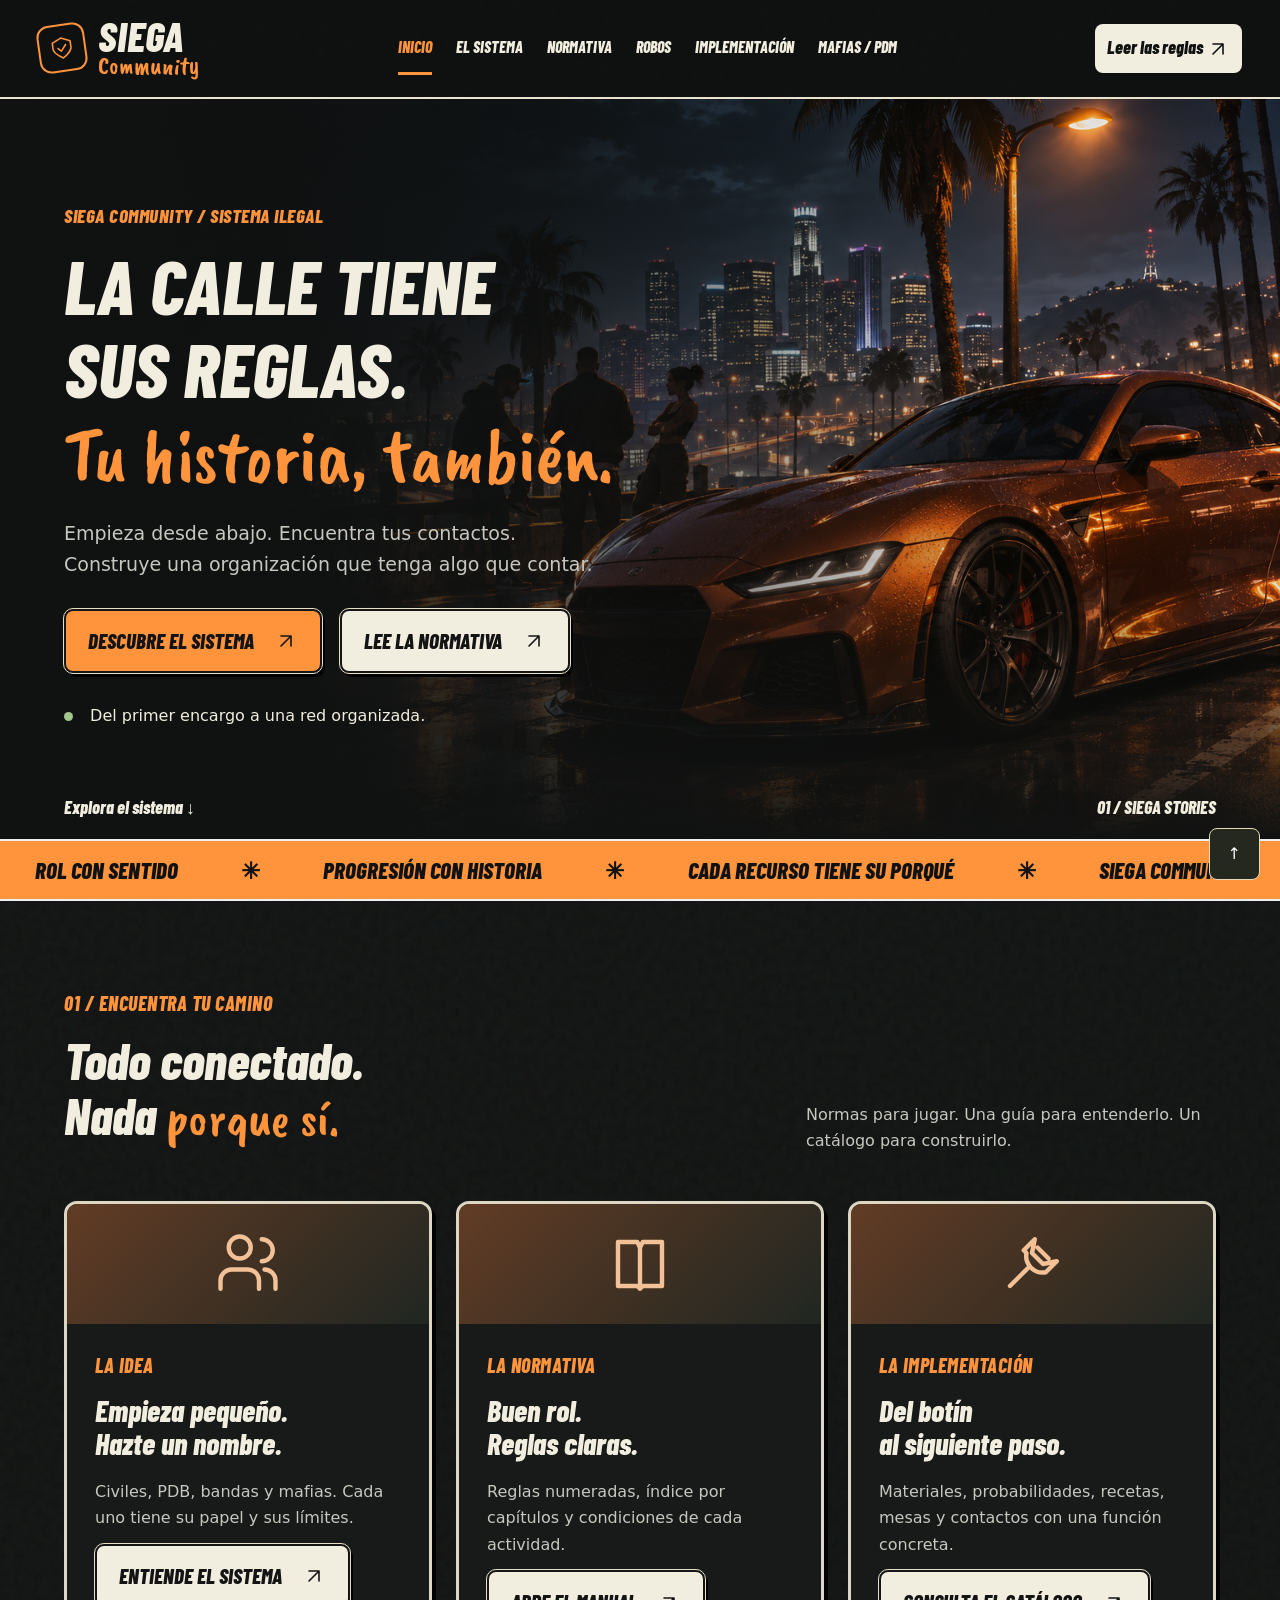
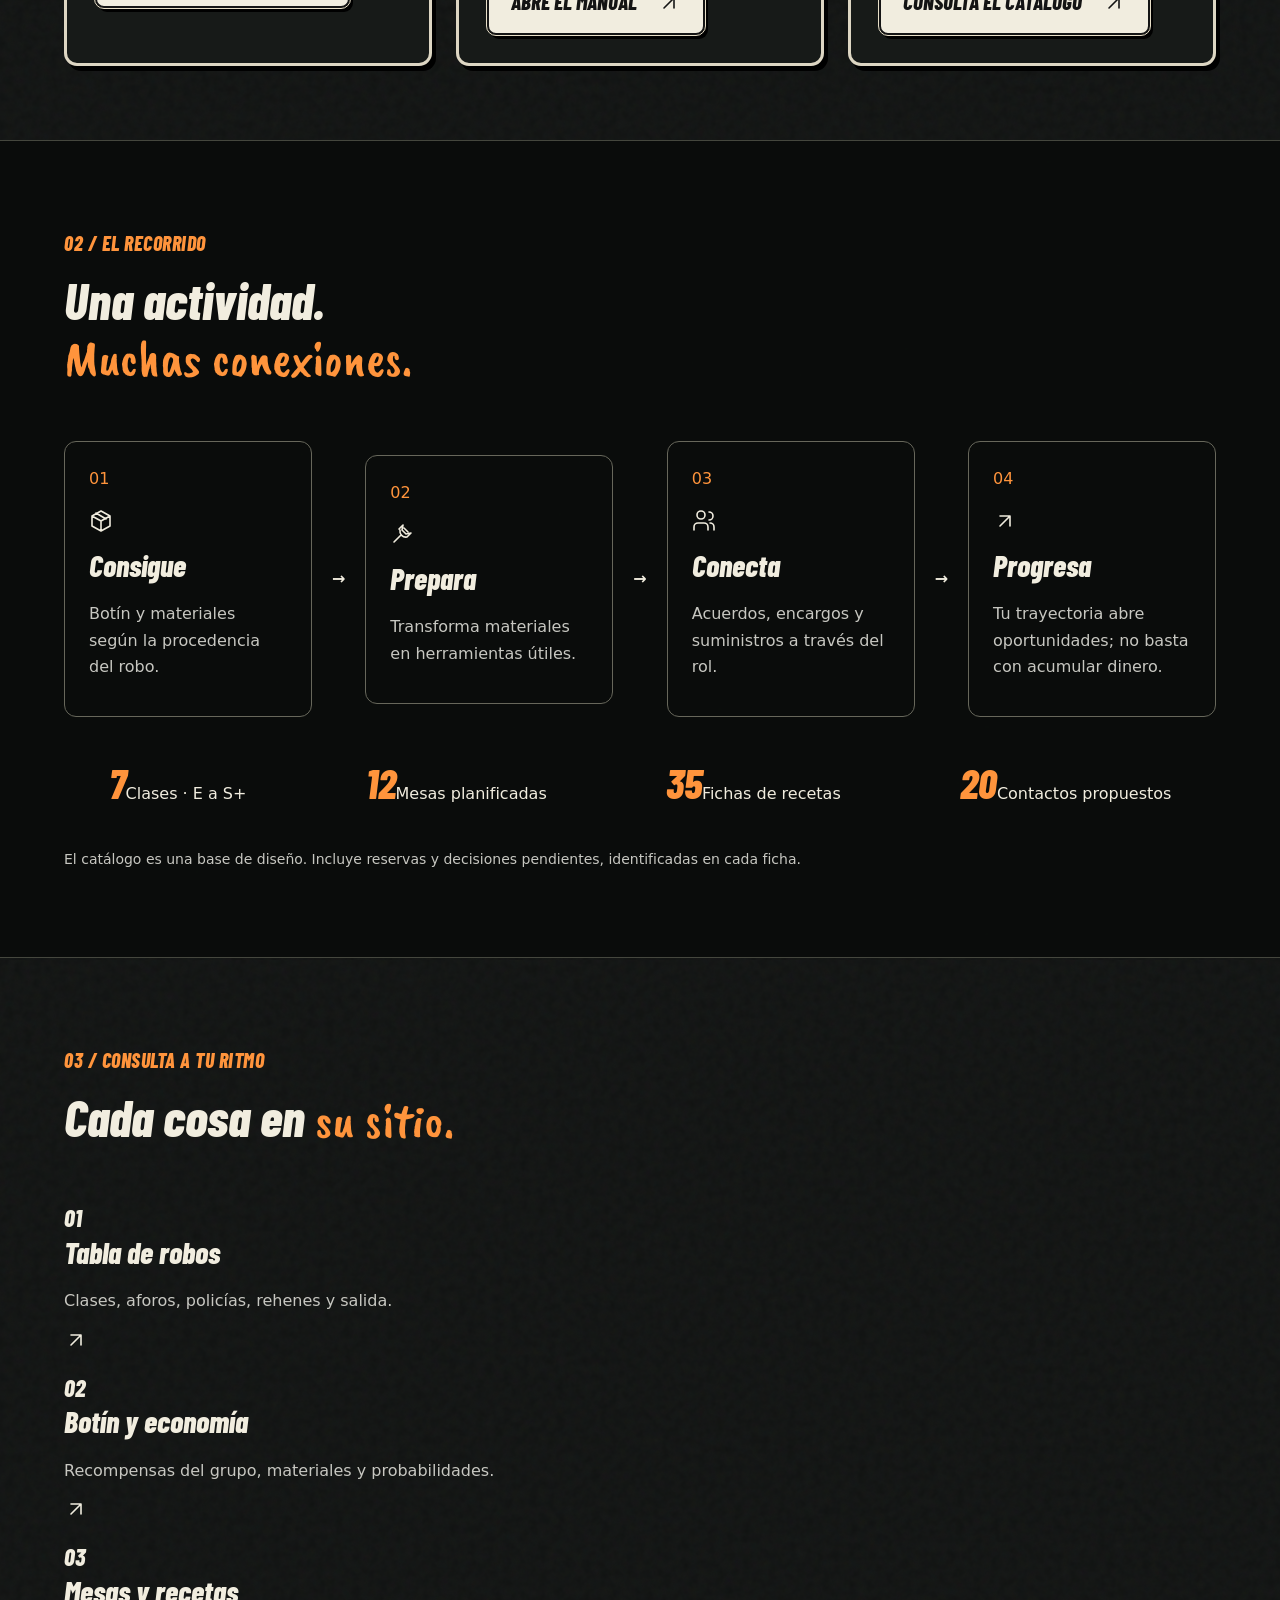
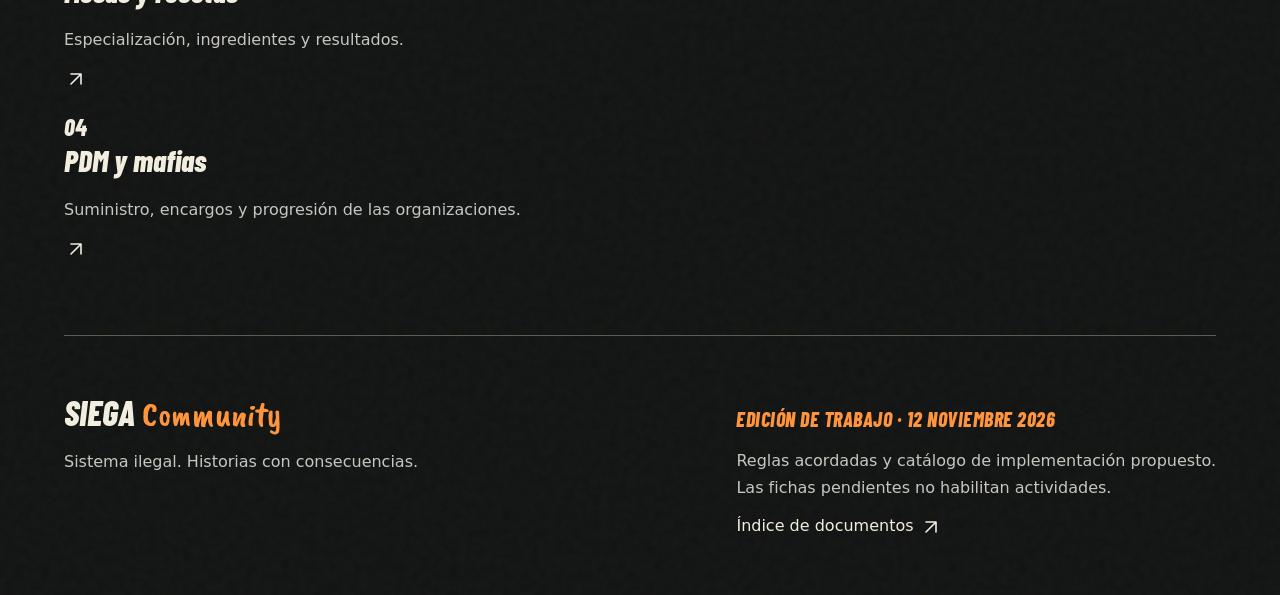
==== commit 87fb8ecd: "Publish complete six-page illegal system handbook and implementation catalog" ====
--- a/index.html
+++ b/index.html
@@ -1,179 +1,14 @@
 <!doctype html>
-<html lang="es">
-<head>
-  <meta charset="utf-8">
-  <meta name="viewport" content="width=device-width, initial-scale=1">
-  <meta name="theme-color" content="#090a0b">
-  <meta name="description" content="Guía de referencia del sistema ilegal de SIEGA Community: progresión, clases, robos y normativa.">
-  <title>Sistema ilegal · SIEGA Community</title>
-  <link rel="icon" href="assets/img/mark.svg" type="image/svg+xml">
-  <link rel="stylesheet" href="assets/css/site.css">
-</head>
-<body>
-  <a class="skip-link" href="#main">Saltar al contenido</a>
-  <header class="site-header" id="top">
-    <a class="brand" href="#top" aria-label="SIEGA Community, inicio">
-      <span class="brand-mark" aria-hidden="true"><span>S</span></span>
-      <span class="brand-name">SIEGA<small>COMMUNITY</small></span>
-    </a>
-    <button class="nav-toggle" type="button" aria-expanded="false" aria-controls="primary-nav" aria-label="Abrir navegación"><span></span><span></span></button>
-    <nav id="primary-nav" class="primary-nav" aria-label="Navegación principal">
-      <a href="#sistema">SISTEMA</a>
-      <a href="#progresion">PROGRESIÓN</a>
-      <a href="#actividades">ACTIVIDADES</a>
-      <a href="#normativa">NORMATIVA</a>
-      <a href="#preguntas">DUDAS</a>
-    </nav>
-    <a class="header-cta" href="#estado">ESTADO <span aria-hidden="true">↗</span></a>
-  </header>
-
-  <main id="main">
-    <section class="hero section-wrap" aria-labelledby="hero-title">
-      <div class="hero-copy">
-        <p class="eyebrow"><span class="eyebrow-line"></span> SIEGA COMMUNITY <span class="eyebrow-dot">/</span> GUÍA DEL SISTEMA ILEGAL</p>
-        <h1 id="hero-title">EL CAMINO<br>SE <em>CONSTRUYE.</em></h1>
-        <p class="hero-lede">Contactos, acuerdos y decisiones. Una guía clara para entender cómo empieza el rol ilegal y hasta dónde puede crecer cada organización.</p>
-        <div class="hero-actions">
-          <a class="button button-orange" href="#sistema">EXPLORAR EL SISTEMA <span aria-hidden="true">↘</span></a>
-          <a class="button button-ghost" href="#actividades">VER CLASES <span aria-hidden="true">→</span></a>
-        </div>
-        <div class="hero-stamp"><span class="status-dot"></span><span>DOCUMENTO EN REVISIÓN</span><span class="stamp-divider"></span><span>12 NOV 2026</span></div>
-      </div>
-      <div class="hero-art-wrap" aria-label="Ilustración original de una ciudad nocturna y una ruta de progresión">
-        <img class="hero-art" src="assets/img/siega-night.svg" alt="Ilustración nocturna de una ciudad costera con una ruta naranja que conecta varios puntos" fetchpriority="high">
-        <div class="hero-art-label"><span>01 / 07</span><b>UNA CIUDAD.<br>MIL CAMINOS.</b><span class="label-rule"></span><small>EL ROL EMPIEZA EN LA CALLE</small></div>
-        <div class="hero-coord">SIEGA<br><span>LOS SANTOS · SAN ANDREAS</span></div>
-      </div>
-      <div class="hero-bottom"><span>DESPLÁZATE PARA EXPLORAR <b>↓</b></span><span>GUÍA DE REFERENCIA <i></i></span></div>
-    </section>
-
-    <section class="ticker" aria-label="Principios del sistema"><div class="ticker-track"><span>ROL CON SENTIDO</span><b>✳</b><span>PROGRESIÓN IC</span><b>✳</b><span>REGLAS CLARAS</span><b>✳</b><span>NINGÚN ASCENSO AUTOMÁTICO</span><b>✳</b><span>ROL CON SENTIDO</span><b>✳</b><span>PROGRESIÓN IC</span><b>✳</b><span>REGLAS CLARAS</span><b>✳</b><span>NINGÚN ASCENSO AUTOMÁTICO</span><b>✳</b></div></section>
-
-    <section class="intro section-wrap section-pad" id="sistema">
-      <div class="section-kicker"><span>01</span><i></i><span>LA IDEA</span></div>
-      <div class="intro-grid">
-        <h2>NO ES UNA LISTA<br>DE ROBOS. ES UNA<br><em>RED DE HISTORIAS.</em></h2>
-        <div class="intro-text"><p>El sistema ilegal conecta personas, organizaciones y actividades. Se empieza con lo que el personaje puede construir por su cuenta; avanzar significa sostener relaciones, cumplir acuerdos y asumir consecuencias.</p><p>Las mafias generan contactos, encargos y suministro mediante rol. Las bandas crean oportunidades para las PDB. Ningún rango convierte a una organización en dueña automática de recursos ni le permite saltarse las reglas de una actividad.</p><a class="text-link" href="#progresion">ASÍ SE CONECTAN <span>↘</span></a></div>
-      </div>
-      <div class="system-map" role="img" aria-label="Diagrama de la red: persona civil, PDB, bandas por niveles y mafias como red de contactos y suministro">
-        <div class="map-heading"><span>MAPA DEL SISTEMA</span><span>01 — 04 / RELACIONES IC</span></div>
-        <div class="map-flow">
-          <article class="map-node node-civil"><span class="node-index">01</span><div class="node-icon" aria-hidden="true">◉</div><small>INICIO</small><h3>CIVIL ILEGAL</h3><p>Actividades E y D</p></article>
-          <span class="map-link" aria-hidden="true"><i></i><b>ROL</b></span>
-          <article class="map-node node-pdb"><span class="node-index">02</span><div class="node-icon" aria-hidden="true">⌂</div><small>ORGANIZACIÓN</small><h3>PDB</h3><p>Hasta clase C</p></article>
-          <span class="map-link" aria-hidden="true"><i></i><b>CONFIANZA</b></span>
-          <article class="map-node node-band"><span class="node-index">03</span><div class="node-icon" aria-hidden="true">⌘</div><small>DESARROLLO</small><h3>BANDAS N1 — N3</h3><p>Progresión por nivel</p></article>
-          <span class="map-link map-link-side" aria-hidden="true"><i></i><b>CONTACTOS</b></span>
-          <article class="map-node node-mafia"><span class="node-index">04</span><div class="node-icon" aria-hidden="true">◈</div><small>RED DE SUMINISTRO</small><h3>MAFIAS</h3><p>Encargos y acuerdos IC</p></article>
-        </div>
-        <div class="map-foot"><span><i class="legend-dot orange"></i> AVANCE DE ORGANIZACIÓN</span><span><i class="legend-dot pale"></i> RELACIÓN CONSTRUIDA EN ROL</span><span class="map-note">Las conexiones pueden cambiar; no son asignaciones automáticas.</span></div>
-      </div>
-    </section>
-
-    <section class="progress-section section-pad" id="progresion">
-      <div class="section-wrap">
-        <div class="section-kicker"><span>02</span><i></i><span>PROGRESIÓN</span></div>
-        <div class="section-heading"><div><p class="eyebrow">CADA ETAPA ABRE POSIBILIDADES</p><h2>CRECER NO ES <em>DESBLOQUEAR.</em></h2></div><p>El acceso marca el techo de actividades. No otorga armas, plazas ni suministros automáticamente.</p></div>
-        <div class="progress-rail" aria-label="Progresión de civil ilegal a banda nivel 3">
-          <article class="progress-card"><span class="progress-number">E / D</span><div class="progress-symbol">01</div><small>PERSONA</small><h3>CIVIL ILEGAL</h3><p>Puede participar en actividades publicadas de clase E y D. Máximo general de tres civiles, salvo que la ficha permita menos.</p><div class="progress-foot"><span>TOPE DE ACCESO</span><b>E — D</b></div></article>
-          <article class="progress-card"><span class="progress-number">HASTA C</span><div class="progress-symbol">02</div><small>PROYECTO DE BANDA</small><h3>PDB</h3><p>Construye identidad, cohesión y relaciones. Puede participar hasta C; no puede entrar en B ni mediante apoyo contratado.</p><div class="progress-foot"><span>TOPE DE ACCESO</span><b>CLASE C</b></div></article>
-          <article class="progress-card"><span class="progress-number">HASTA B</span><div class="progress-symbol">03</div><small>BANDA</small><h3>NIVEL 1</h3><p>Abre actividades B cuando la ficha esté publicada y la organización cumpla los cupos y requisitos vigentes.</p><div class="progress-foot"><span>TOPE DE ACCESO</span><b>CLASE B</b></div></article>
-          <article class="progress-card"><span class="progress-number">HASTA A</span><div class="progress-symbol">04</div><small>BANDA</small><h3>NIVEL 2</h3><p>Amplía el acceso a operaciones A. El límite es un máximo por organización y no una obligación semanal.</p><div class="progress-foot"><span>TOPE DE ACCESO</span><b>CLASE A</b></div></article>
-          <article class="progress-card progress-card-final"><span class="progress-number">S / S+</span><div class="progress-symbol">05</div><small>BANDA</small><h3>NIVEL 3</h3><p>Puede optar a S y, con ficha disponible, a un máximo de una actividad S+ al mes.</p><div class="progress-foot"><span>TOPE DE ACCESO</span><b>CLASE S+</b></div></article>
-        </div>
-        <div class="progress-note"><span class="note-mark">!</span><p><b>La progresión se interpreta en rol.</b> Actividad, continuidad, identidad, acuerdos cumplidos y responsabilidad importan más que repetir robos o acumular dinero. Una mafia puede abrir una relación IC, pero no concede ascensos ni excepciones administrativas por sí sola.</p></div>
-        <div class="quota-board">
-          <div><p class="eyebrow">MÁXIMOS COMPARTIDOS POR ORGANIZACIÓN</p><h3>EL CUPO ES UN LÍMITE,<br><em>NO UNA META.</em></h3><p>Los miembros comparten el cupo de su organización. Las clases E y D no tienen cupo general, salvo límites propios de cada actividad.</p></div>
-          <div class="quota-list">
-            <div class="quota-row"><span><b>CLASE C</b><small>Todas las organizaciones con acceso</small></span><strong>3 <i>/ DÍA</i></strong></div>
-            <div class="quota-row"><span><b>N1 · CLASE B</b><small>Fleeca + joyería + Ammu-Nation, cupo común</small></span><strong>3 <i>/ SEMANA</i></strong></div>
-            <div class="quota-row"><span><b>N2 · CLASE A</b><small>Además del cupo B de N1</small></span><strong>1 <i>/ SEMANA</i></strong></div>
-            <div class="quota-row"><span><b>N3 · CLASE S</b><small>Además de los cupos B y A</small></span><strong>1 <i>/ 2 SEMANAS</i></strong></div>
-            <div class="quota-row"><span><b>N3 · CLASE S+</b><small>Máximo mensual</small></span><strong>1 <i>/ MES</i></strong></div>
-            <div class="quota-reset"><span>REINICIO</span><p>Diario: 00:00 · Semanal: lunes 00:00 · Mensual: día 1, 00:00 <small>Hora peninsular</small></p></div>
-          </div>
-        </div>
-      </div>
-    </section>
-
-    <section class="activities section-wrap section-pad" id="actividades">
-      <div class="section-kicker"><span>03</span><i></i><span>ACTIVIDADES</span></div>
-      <div class="section-heading activities-heading"><div><p class="eyebrow">UNA FICHA POR ACTIVIDAD</p><h2>EL RIESGO CAMBIA.<br><em>LAS REGLAS TAMBIÉN.</em></h2></div><p>Filtra por clase y abre cada ficha para ver sus mínimos, aforo y cierre. “Pendiente” significa que no se puede iniciar hasta que se publique la ficha completa.</p></div>
-      <div class="activity-tools">
-        <div class="filter-list" role="group" aria-label="Filtrar actividades por clase">
-          <button class="filter-chip is-active" data-filter="all" aria-pressed="true">TODAS</button><button class="filter-chip" data-filter="E" aria-pressed="false">E</button><button class="filter-chip" data-filter="D" aria-pressed="false">D</button><button class="filter-chip" data-filter="C" aria-pressed="false">C</button><button class="filter-chip" data-filter="B" aria-pressed="false">B</button><button class="filter-chip" data-filter="A" aria-pressed="false">A</button><button class="filter-chip" data-filter="S" aria-pressed="false">S</button><button class="filter-chip" data-filter="S+" aria-pressed="false">S+</button>
-        </div>
-        <label class="activity-search"><span aria-hidden="true">⌕</span><input id="activity-search" type="search" placeholder="Buscar actividad" aria-label="Buscar actividad"><kbd>/</kbd></label>
-      </div>
-      <div class="activity-table-wrap"><table class="activity-table"><thead><tr><th scope="col">CLASE / ACTIVIDAD</th><th scope="col">POLICÍA MÍNIMA</th><th scope="col">AFORO</th><th scope="col">INICIO Y CIERRE</th><th scope="col"><span class="sr-only">Detalle</span></th></tr></thead><tbody id="activity-list"></tbody></table><p id="no-results" class="no-results" hidden>No encontramos actividades con ese filtro.</p></div>
-      <div class="table-legend"><span><i class="legend-dot green"></i> FICHA CON REGLAS PUBLICADAS</span><span><i class="legend-dot amber"></i> FICHA PENDIENTE · NO DISPONIBLE</span><span>LOS APOYOS CUENTAN EN EL AFORO TOTAL</span></div>
-    </section>
-
-    <section class="howto section-pad" id="solicitud">
-      <div class="section-wrap">
-        <div class="section-kicker"><span>04</span><i></i><span>ANTES DE EMPEZAR</span></div>
-        <div class="section-heading"><div><p class="eyebrow">UN PROCESO DISTINTO SEGÚN LA CLASE</p><h2>NO CONFUNDAS<br><em>AVISO Y SOLICITUD.</em></h2></div><p>El mínimo policial, la aceptación y el entorno cumplen funciones diferentes. La ficha de cada actividad indica exactamente qué corresponde.</p></div>
-        <div class="protocol-grid">
-          <article class="protocol-card protocol-free"><div class="protocol-top"><span>01</span><b>E — D</b></div><div class="protocol-icon">↗</div><h3>ACTIVIDAD LOCAL</h3><ol><li>Comprueba el mínimo policial de su ficha.</li><li>Envía /entorno si la actividad lo exige.</li><li>Realiza la actividad y sigue su regla de salida.</li></ol><p>No se solicita por <code>/robos</code>. Un aviso automático no sustituye un entorno cuando corresponde.</p></article>
-          <article class="protocol-card protocol-request"><div class="protocol-top"><span>02</span><b>C O SUPERIOR</b></div><div class="protocol-icon">⌁</div><h3>ROBO COORDINADO</h3><ol><li>Solicita por <code>/robos</code> y espera aceptación.</li><li>Solo entonces desplázate y prepara la escena.</li><li>Envía /entorno antes de comenzar si lo exige la ficha.</li><li>Completa el robo y sigue su procedimiento policial.</li></ol><p>La aceptación coordina la respuesta. No reemplaza el entorno ni autoriza aforos superiores.</p></article>
-          <article class="protocol-card protocol-record"><div class="protocol-top"><span>03</span><b>AL TERMINAR</b></div><div class="protocol-icon">⌗</div><h3>CIERRE Y REGISTRO</h3><ol><li>Cierra la escena con coherencia IC.</li><li>Registra el robo de clase C o superior en el canal oficial dentro de 12 h.</li><li>Incluye fecha, horas aproximadas, tipo, resultado y botín.</li><li>El cupo se consume al completar, incluso si no hubo huida exitosa.</li></ol><p>Una incidencia técnica validada se revisa con Administración; no duplica automáticamente el botín.</p></article>
-        </div>
-        <div class="callout-line"><span>01</span><p><b>¿Qué hace cada cosa?</b><br><code>/robos</code> = pedir coordinación para clase C o superior. &nbsp; <code>/entorno</code> = describir IC lo ocurrido. &nbsp; Aviso automático = alerta de una mecánica concreta.</p><span class="callout-arrow">↘</span></div>
-      </div>
-    </section>
-
-    <section class="rules section-wrap section-pad" id="reglas-rapidas">
-      <div class="section-kicker"><span>05</span><i></i><span>REGLAS QUE APLICAN</span></div>
-      <div class="section-heading"><div><p class="eyebrow">EL MARCO COMÚN</p><h2>JUEGA LA ESCENA.<br><em>RESPETA EL LÍMITE.</em></h2></div><p>Las fichas específicas pueden ser más restrictivas. Si hay contradicción, prevalece la normativa hasta que Administración publique una corrección.</p></div>
-      <div class="rules-grid">
-        <article class="rule-tile"><span>01 / TIEMPO</span><h3>REINICIOS</h3><p>No se inician actos delictivos durante los 25 minutos anteriores ni posteriores a cada reinicio.</p><b>25 + 25 MIN</b></article>
-        <article class="rule-tile"><span>02 / PRUEBAS</span><h3>GRABACIONES</h3><p>Conserva la grabación de roles ilegales durante al menos dos días.</p><b>2 DÍAS</b></article>
-        <article class="rule-tile"><span>03 / ARMAS</span><h3>POR CLASE</h3><p>Armas blancas hasta D. No hay armas de fuego en E, D o C. Desde B, solo según ficha y progresión.</p><b>FUEGO · B+</b></article>
-        <article class="rule-tile"><span>04 / VEHÍCULOS</span><h3>ALTA GAMA</h3><p>Superdeportivos desde C. VDM prohibido. Desde un vehículo solo se dispara a ruedas; conductor detenido por completo.</p><b>SUPER · C O SUPERIOR</b></article>
-        <article class="rule-tile"><span>05 / PERSONAS</span><h3>SECUESTROS</h3><p>Máximo general de 30 minutos desde la retención; solo se prolonga con aceptación expresa.</p><b>30 MIN</b></article>
-        <article class="rule-tile"><span>06 / ECONOMÍA</span><h3>DINERO NEGRO</h3><p>Los pagos, compras y ventas monetarias del circuito usan el objeto Dinero negro (<code>black_money</code>).</p><b>BLACK MONEY</b></article>
-      </div>
-      <div class="rules-footer"><p>Sin bugs, macros ni ventajas por animaciones o ropa. No se fuerza una retirada de banco ni se roba mediante menús de interacción. Las armas policiales no son botín.</p><a class="text-link" href="#normativa">LEER NORMATIVA COMPLETA <span>↗</span></a></div>
-    </section>
-
-    <section class="normative section-pad" id="normativa">
-      <div class="section-wrap">
-        <div class="section-kicker"><span>06</span><i></i><span>DOCUMENTOS DE REFERENCIA</span></div>
-        <div class="section-heading"><div><p class="eyebrow">CONSULTA LA VERSIÓN COMPLETA</p><h2>REGLAS CLARAS.<br><em>ESCENAS MEJORES.</em></h2></div><p>La guía ayuda a orientarse. La normativa completa y las fichas publicadas son las que determinan el procedimiento.</p></div>
-        <div class="doc-switch" role="tablist" aria-label="Documentos">
-          <button role="tab" id="tab-normativa" aria-controls="doc-content" aria-selected="true" data-doc="normativa">NORMATIVA <span>01</span></button>
-          <button role="tab" id="tab-guia" aria-controls="doc-content" aria-selected="false" data-doc="guia">GUÍA PARA JUGADORES <span>02</span></button>
-        </div>
-        <div class="doc-status"><span class="status-dot status-dot-amber"></span><span>VERSIÓN DE REVISIÓN · 12 NOV 2026</span><span>ENTRADA EN VIGOR CUANDO SE PUBLIQUE OFICIALMENTE</span></div>
-        <div class="doc-content" id="doc-content" role="tabpanel" tabindex="0" aria-labelledby="tab-normativa"><p class="doc-loading">Cargando documento…</p></div>
-      </div>
-    </section>
-
-    <section class="faq section-wrap section-pad" id="preguntas">
-      <div class="section-kicker"><span>07</span><i></i><span>RESPUESTAS RÁPIDAS</span></div>
-      <div class="section-heading"><div><p class="eyebrow">LO ESENCIAL, SIN VUELTAS</p><h2>ANTES DE<br><em>PREGUNTAR.</em></h2></div><p>Si una respuesta depende de una ficha pendiente, no se asume: la actividad permanece cerrada hasta publicarla.</p></div>
-      <div class="faq-list">
-        <details><summary>¿Necesito una banda para empezar?<span>+</span></summary><p>No. Un civil puede participar en actividades publicadas de clase E y D, respetando sus mínimos y límites. La organización amplía el recorrido, no es requisito para iniciar rol ilegal.</p></details>
-        <details><summary>¿Un camello puede entrar en un robo?<span>+</span></summary><p>No. El camello recibe encargos de una sola banda, llega como máximo a actividades D y no participa en robos ni se registra con un subrol de Discord.</p></details>
-        <details><summary>¿La aceptación de /robos sustituye al /entorno?<span>+</span></summary><p>No. Son cosas distintas. Los robos de clase C o superior requieren solicitud aceptada antes de desplazarse; si la ficha exige /entorno, se envía antes de comenzar.</p></details>
-        <details><summary>¿Hay que esperar a la policía en todos los robos?<span>+</span></summary><p>No. E y D siguen la salida de su ficha. Los C y B establecidos exigen permanecer en la escena tras completar hasta la llegada policial. Importación tiene un procedimiento de huida y entrega diferente.</p></details>
-        <details><summary>¿Puedo usar un arma de fuego en una actividad C?<span>+</span></summary><p>No. Las armas de fuego están prohibidas en E, D y C. Desde B dependen de la ficha y de la progresión aprobada. Tener un arma no cambia la clase permitida.</p></details>
-        <details><summary>¿Puedo iniciar una actividad que aparece como pendiente?<span>+</span></summary><p>No. Una ficha pendiente no habilita el robo. Esto se aplica, entre otros, a actividades S/S+, los niveles superiores de casas y el furgón blindado grande.</p></details>
-      </div>
-    </section>
-
-    <section class="status-section section-pad" id="estado">
-      <div class="section-wrap status-card">
-        <div><p class="eyebrow">ESTADO DEL DOCUMENTO</p><h2>UNA BASE COMÚN.<br><em>EN REVISIÓN.</em></h2><p>Este sitio resume la normativa v1.2 y la guía v1.1 preparadas para revisión. No confirma que todos los sistemas estén instalados ni que cada actividad esté habilitada en el servidor.</p><a class="button button-orange" href="#normativa">CONSULTAR DOCUMENTOS <span>↗</span></a></div>
-        <div class="status-list"><div><span>01</span><p><b>ACTIVIDADES PUBLICADAS</b><small>Aplican sus reglas, cupos y mínimos policiales.</small></p><i class="status-tag tag-ready">FICHA</i></div><div><span>02</span><p><b>FICHA PENDIENTE</b><small>No se inicia hasta completar y publicar todos sus límites.</small></p><i class="status-tag tag-pending">CERRADA</i></div><div><span>03</span><p><b>ECONOMÍA Y RECETAS</b><small>Configuración interna; no forma parte de esta guía pública.</small></p><i class="status-tag tag-private">INTERNA</i></div><div><span>04</span><p><b>VERSIÓN OFICIAL</b><small>Entra en vigor cuando Administración la publique.</small></p><i class="status-tag tag-pending">REVISIÓN</i></div></div>
-      </div>
-    </section>
-  </main>
-
-  <footer class="site-footer">
-    <div class="section-wrap footer-inner"><a class="brand footer-brand" href="#top"><span class="brand-mark" aria-hidden="true"><span>S</span></span><span class="brand-name">SIEGA<small>COMMUNITY</small></span></a><p>UNA CIUDAD. MIL CAMINOS.<br><span>Tu historia se construye en rol.</span></p><a class="back-top" href="#top">VOLVER ARRIBA ↑</a><small class="copyright">SIEGA COMMUNITY · GUÍA DE REFERENCIA · 2026</small></div>
-  </footer>
-  <script src="assets/js/site.js" defer></script>
-</body>
-</html>
-
+<html lang="es"><head><meta charset="utf-8"><meta name="viewport" content="width=device-width,initial-scale=1"><title>Inicio · SIEGA Community</title><meta name="description" content="Sistema ilegal de SIEGA Community: Inicio"><meta name="theme-color" content="#111211"><meta property="og:title" content="Inicio · SIEGA Community"><meta property="og:description" content="Sistema ilegal de SIEGA Community: Inicio"><meta property="og:image" content="https://danigampliss10-sys.github.io/siega-sistema-ilegal/assets/img/hero.png"><link rel="icon" href="assets/img/mark.svg" type="image/svg+xml"><link rel="stylesheet" href="assets/css/site.css"><script defer src="assets/js/site.js"></script></head>
+<body><a class="skip" href="#contenido">Saltar al contenido</a><div class="reading-progress" aria-hidden="true"></div>
+<header class="site-header"><a class="brand" href="index.html" aria-label="SIEGA Community, inicio"><span class="brand-emblem"><svg class="icon" viewBox="0 0 24 24" fill="none" stroke="currentColor" stroke-width="1.6" stroke-linecap="round" stroke-linejoin="round" aria-hidden="true"><path d="M12 2 3 6v6c0 5 9 10 9 10s9-5 9-10V6zM8 12l3 3 5-6"/></svg></span><span class="brand-word">SIEGA<span>Community</span></span></a><button class="menu-toggle" aria-expanded="false" aria-controls="mainnav">Menú<span>☰</span></button><nav id="mainnav" aria-label="Navegación principal"><a href="index.html" aria-current="page">Inicio</a><a href="sistema.html" >El sistema</a><a href="normativa.html" >Normativa</a><a href="robos.html" >Robos</a><a href="implementacion.html" >Implementación</a><a href="mafias.html" >Mafias / PDM</a></nav><a class="header-cta" href="normativa.html">Leer las reglas <svg class="icon" viewBox="0 0 24 24" fill="none" stroke="currentColor" stroke-width="1.6" stroke-linecap="round" stroke-linejoin="round" aria-hidden="true"><path d="M7 17 17 7M7 7h10v10"/></svg></a></header>
+<main id="contenido"><section class="hero"><div class="hero-image" role="img" aria-label="Ilustración nocturna de la ciudad, un deportivo naranja y personajes junto al paseo"></div><div class="hero-content wrap"><p class="eyebrow">SIEGA COMMUNITY / SISTEMA ILEGAL</p><h1>La calle tiene<br>sus reglas.<br><span class="brush">Tu historia, también.</span></h1><p>Empieza desde abajo. Encuentra tus contactos.<br>Construye una organización que tenga algo que contar.</p><div class="actions"><a class="button " href="sistema.html">Descubre el sistema<svg class="icon" viewBox="0 0 24 24" fill="none" stroke="currentColor" stroke-width="1.6" stroke-linecap="round" stroke-linejoin="round" aria-hidden="true"><path d="M7 17 17 7M7 7h10v10"/></svg></a><a class="button cream" href="normativa.html">Lee la normativa<svg class="icon" viewBox="0 0 24 24" fill="none" stroke="currentColor" stroke-width="1.6" stroke-linecap="round" stroke-linejoin="round" aria-hidden="true"><path d="M7 17 17 7M7 7h10v10"/></svg></a></div><div class="hero-meta"><span class="status-dot"></span> Del primer encargo a una red organizada.</div></div><div class="hero-bottom"><span>Explora el sistema ↓</span><span>01 / SIEGA STORIES <i></i></span></div></section>
+<div class="ribbon"><span>ROL CON SENTIDO</span><b>✳</b><span>PROGRESIÓN CON HISTORIA</span><b>✳</b><span>CADA RECURSO TIENE SU PORQUÉ</span><b>✳</b><span>SIEGA COMMUNITY</span></div>
+<section class="wrap section"><div class="section-heading"><div><p class="eyebrow">01 / ENCUENTRA TU CAMINO</p><h2>Todo conectado.<br>Nada <span class="brush">porque sí.</span></h2></div><p>Normas para jugar. Una guía para entenderlo. Un catálogo para construirlo.</p></div>
+<div class="feature-grid"><a class="feature-card reveal" href="sistema.html"><span class="feature-art art-one"><svg class="icon" viewBox="0 0 24 24" fill="none" stroke="currentColor" stroke-width="1.6" stroke-linecap="round" stroke-linejoin="round" aria-hidden="true"><path d="M16 21v-3a4 4 0 0 0-4-4H6a4 4 0 0 0-4 4v3M9 10a4 4 0 1 0 0-8 4 4 0 0 0 0 8M17 3a4 4 0 0 1 0 8m1 3a4 4 0 0 1 4 4v3"/></svg></span><div><p class="eyebrow">LA IDEA</p><h3>Empieza pequeño.<br>Hazte un nombre.</h3><p>Civiles, PDB, bandas y mafias. Cada uno tiene su papel y sus límites.</p><span class="button cream">Entiende el sistema <svg class="icon" viewBox="0 0 24 24" fill="none" stroke="currentColor" stroke-width="1.6" stroke-linecap="round" stroke-linejoin="round" aria-hidden="true"><path d="M7 17 17 7M7 7h10v10"/></svg></span></div></a><a class="feature-card reveal" href="normativa.html"><span class="feature-art art-two"><svg class="icon" viewBox="0 0 24 24" fill="none" stroke="currentColor" stroke-width="1.6" stroke-linecap="round" stroke-linejoin="round" aria-hidden="true"><path d="M4 4h7l1 2 1-2h7v16h-7l-1 1-1-1H4zM12 6v15"/></svg></span><div><p class="eyebrow">LA NORMATIVA</p><h3>Buen rol.<br>Reglas claras.</h3><p>Reglas numeradas, índice por capítulos y condiciones de cada actividad.</p><span class="button cream">Abre el manual <svg class="icon" viewBox="0 0 24 24" fill="none" stroke="currentColor" stroke-width="1.6" stroke-linecap="round" stroke-linejoin="round" aria-hidden="true"><path d="M7 17 17 7M7 7h10v10"/></svg></span></div></a><a class="feature-card reveal" href="implementacion.html"><span class="feature-art art-three"><svg class="icon" viewBox="0 0 24 24" fill="none" stroke="currentColor" stroke-width="1.6" stroke-linecap="round" stroke-linejoin="round" aria-hidden="true"><path d="m14 6 4 4M4 20l7-7m-1-5a6 6 0 0 0 7 7l4-4-5 1-4-4 1-5-4 4z"/></svg></span><div><p class="eyebrow">LA IMPLEMENTACIÓN</p><h3>Del botín<br>al siguiente paso.</h3><p>Materiales, probabilidades, recetas, mesas y contactos con una función concreta.</p><span class="button cream">Consulta el catálogo <svg class="icon" viewBox="0 0 24 24" fill="none" stroke="currentColor" stroke-width="1.6" stroke-linecap="round" stroke-linejoin="round" aria-hidden="true"><path d="M7 17 17 7M7 7h10v10"/></svg></span></div></a></div></section>
+<section class="section contrast"><div class="wrap"><div class="section-heading"><div><p class="eyebrow">02 / EL RECORRIDO</p><h2>Una actividad.<br><span class="brush">Muchas conexiones.</span></h2></div></div>
+<div class="route-diagram"><article><span>01</span><svg class="icon" viewBox="0 0 24 24" fill="none" stroke="currentColor" stroke-width="1.6" stroke-linecap="round" stroke-linejoin="round" aria-hidden="true"><path d="m3 7 9-5 9 5v10l-9 5-9-5zM3 7l9 5 9-5M12 12v10m-5-18 10 6"/></svg><h3>Consigue</h3><p>Botín y materiales según la procedencia del robo.</p></article><b aria-hidden="true">→</b><article><span>02</span><svg class="icon" viewBox="0 0 24 24" fill="none" stroke="currentColor" stroke-width="1.6" stroke-linecap="round" stroke-linejoin="round" aria-hidden="true"><path d="m14 6 4 4M4 20l7-7m-1-5a6 6 0 0 0 7 7l4-4-5 1-4-4 1-5-4 4z"/></svg><h3>Prepara</h3><p>Transforma materiales en herramientas útiles.</p></article><b aria-hidden="true">→</b><article><span>03</span><svg class="icon" viewBox="0 0 24 24" fill="none" stroke="currentColor" stroke-width="1.6" stroke-linecap="round" stroke-linejoin="round" aria-hidden="true"><path d="M16 21v-3a4 4 0 0 0-4-4H6a4 4 0 0 0-4 4v3M9 10a4 4 0 1 0 0-8 4 4 0 0 0 0 8M17 3a4 4 0 0 1 0 8m1 3a4 4 0 0 1 4 4v3"/></svg><h3>Conecta</h3><p>Acuerdos, encargos y suministros a través del rol.</p></article><b aria-hidden="true">→</b><article><span>04</span><svg class="icon" viewBox="0 0 24 24" fill="none" stroke="currentColor" stroke-width="1.6" stroke-linecap="round" stroke-linejoin="round" aria-hidden="true"><path d="M7 17 17 7M7 7h10v10"/></svg><h3>Progresa</h3><p>Tu trayectoria abre oportunidades; no basta con acumular dinero.</p></article></div>
+<div class="metrics"><div><strong>7</strong><span>Clases · E a S+</span></div><div><strong>12</strong><span>Mesas planificadas</span></div><div><strong>35</strong><span>Fichas de recetas</span></div><div><strong>20</strong><span>Contactos propuestos</span></div></div><p class="small">El catálogo es una base de diseño. Incluye reservas y decisiones pendientes, identificadas en cada ficha.</p></div></section>
+<section class="wrap section"><div class="section-heading"><div><p class="eyebrow">03 / CONSULTA A TU RITMO</p><h2>Cada cosa en <span class="brush">su sitio.</span></h2></div></div><div class="link-list"><a href="robos.html"><span class="serial">01</span><div><h3>Tabla de robos</h3><p>Clases, aforos, policías, rehenes y salida.</p></div><svg class="icon" viewBox="0 0 24 24" fill="none" stroke="currentColor" stroke-width="1.6" stroke-linecap="round" stroke-linejoin="round" aria-hidden="true"><path d="M7 17 17 7M7 7h10v10"/></svg></a><a href="implementacion.html#botin"><span class="serial">02</span><div><h3>Botín y economía</h3><p>Recompensas del grupo, materiales y probabilidades.</p></div><svg class="icon" viewBox="0 0 24 24" fill="none" stroke="currentColor" stroke-width="1.6" stroke-linecap="round" stroke-linejoin="round" aria-hidden="true"><path d="M7 17 17 7M7 7h10v10"/></svg></a><a href="implementacion.html#mesas"><span class="serial">03</span><div><h3>Mesas y recetas</h3><p>Especialización, ingredientes y resultados.</p></div><svg class="icon" viewBox="0 0 24 24" fill="none" stroke="currentColor" stroke-width="1.6" stroke-linecap="round" stroke-linejoin="round" aria-hidden="true"><path d="M7 17 17 7M7 7h10v10"/></svg></a><a href="mafias.html"><span class="serial">04</span><div><h3>PDM y mafias</h3><p>Suministro, encargos y progresión de las organizaciones.</p></div><svg class="icon" viewBox="0 0 24 24" fill="none" stroke="currentColor" stroke-width="1.6" stroke-linecap="round" stroke-linejoin="round" aria-hidden="true"><path d="M7 17 17 7M7 7h10v10"/></svg></a></div></section></main>
+<footer class="site-footer wrap"><div><a class="footer-brand" href="index.html">SIEGA <span>Community</span></a><p>Sistema ilegal. Historias con consecuencias.</p></div><div><p class="eyebrow">Edición de trabajo · 12 noviembre 2026</p><p>Reglas acordadas y catálogo de implementación propuesto.<br>Las fichas pendientes no habilitan actividades.</p><a href="content/indice.md">Índice de documentos <svg class="icon" viewBox="0 0 24 24" fill="none" stroke="currentColor" stroke-width="1.6" stroke-linecap="round" stroke-linejoin="round" aria-hidden="true"><path d="M7 17 17 7M7 7h10v10"/></svg></a></div></footer>
+<button class="back-top" aria-label="Volver arriba">↑</button><div class="toast" role="status" aria-live="polite"></div></body></html>
--- a/assets/css/site.css
+++ b/assets/css/site.css
@@ -1,29 +1 @@
-@font-face{font-family:Space Grotesk;src:url('../fonts/SpaceGrotesk.ttf') format('truetype');font-weight:300 700;font-display:swap}
-@font-face{font-family:DM Sans;src:url('../fonts/DMSans.ttf') format('truetype');font-weight:100 900;font-display:swap}
-:root{color-scheme:dark;--ink:#08090a;--black:#050607;--panel:#101214;--panel-2:#17191b;--paper:#f3f0e6;--white:#f3f4f5;--muted:#a5a6a5;--quiet:#777b7c;--line:rgba(243,244,245,.17);--line-strong:rgba(243,244,245,.32);--orange:#ff963d;--orange-2:#f07821;--green:#87c7a0;--amber:#ffc17b;--red:#d8847c;--max:1360px;--radius:14px;--shadow:0 26px 80px rgba(0,0,0,.42);font-family:'DM Sans',Arial,sans-serif;font-synthesis:none;text-rendering:optimizeLegibility;scroll-behavior:smooth}
-*{box-sizing:border-box}
-html{background:var(--black);scroll-padding-top:92px}
-body{margin:0;background:var(--black);color:var(--white);font-family:'DM Sans',Arial,sans-serif;font-size:16px;line-height:1.6;overflow-x:hidden}
-body:before{content:"";position:fixed;inset:0;z-index:-1;pointer-events:none;opacity:.16;background-image:url("data:image/svg+xml,%3Csvg viewBox='0 0 180 180' xmlns='http://www.w3.org/2000/svg'%3E%3Cfilter id='n'%3E%3CfeTurbulence type='fractalNoise' baseFrequency='.84' numOctaves='3' stitchTiles='stitch'/%3E%3C/filter%3E%3Crect width='100%25' height='100%25' filter='url(%23n)' opacity='.23'/%3E%3C/svg%3E")}
-img{max-width:100%;display:block}a{color:inherit;text-decoration:none}button,input{font:inherit}button{color:inherit}button:focus-visible,a:focus-visible,input:focus-visible,summary:focus-visible{outline:2px solid var(--orange);outline-offset:3px}
-.sr-only{position:absolute;width:1px;height:1px;padding:0;margin:-1px;overflow:hidden;clip:rect(0,0,0,0);white-space:nowrap;border:0}
-.skip-link{position:fixed;top:8px;left:8px;z-index:99;transform:translateY(-150%);padding:12px 16px;background:var(--paper);color:var(--black);font-weight:700}.skip-link:focus{transform:translateY(0)}
-.section-wrap{width:min(var(--max),calc(100% - 72px));margin-inline:auto}.section-pad{padding-block:112px}.site-header{height:82px;position:sticky;top:0;z-index:30;display:flex;align-items:center;justify-content:space-between;padding:0 4.2%;background:rgba(8,9,10,.94);border-bottom:1px solid var(--line-strong);backdrop-filter:blur(12px)}
-.brand{display:inline-flex;align-items:center;gap:9px;min-width:190px}.brand-mark{width:44px;height:44px;display:grid;place-items:center;border:2px solid var(--orange);border-radius:50% 50% 50% 10%;transform:rotate(-12deg);color:var(--orange);font:700 22px 'Space Grotesk',sans-serif;box-shadow:inset 0 0 0 4px rgba(255,150,61,.09)}.brand-mark span{transform:rotate(12deg)}.brand-name{font:700 25px/.76 'Space Grotesk',sans-serif;letter-spacing:-1.8px;color:var(--paper)}.brand-name small{display:block;margin-top:6px;font-size:8px;letter-spacing:3px;color:var(--orange);text-align:right}
-.primary-nav{display:flex;align-items:center;gap:clamp(14px,2.2vw,34px);height:100%}.primary-nav a,.header-cta,.hero-bottom,.section-kicker,.eyebrow,.map-heading,.map-foot,.hero-art-label,.hero-coord,.progress-number,.progress-foot,.quota-row strong,.quota-reset>span,.activity-table th,.activity-status,.table-legend,.protocol-top,.protocol-card>p,.callout-line>span,.rule-tile>span,.rule-tile>b,.rules-footer .text-link,.doc-switch button,.doc-status,.status-list>div>span,.status-tag,.back-top,.copyright,.activity-detail-head,.activity-detail-note,.activity-detail-label{font-family:'Space Grotesk',sans-serif;font-weight:700;letter-spacing:.065em}.primary-nav a{font-size:12px;color:#dad9d4;transition:color .14s ease}.primary-nav a:hover,.primary-nav a[aria-current=location]{color:var(--orange)}.header-cta{font-size:11px;border:1px solid var(--line-strong);padding:11px 15px;border-radius:5px;color:var(--paper);transition:background .14s,color .14s}.header-cta:hover{background:var(--paper);color:var(--black)}.nav-toggle{display:none;background:transparent;border:1px solid var(--line);padding:10px;border-radius:4px}.nav-toggle span{height:1px;width:22px;background:var(--white);display:block;margin:5px}
-.hero{min-height:calc(100svh - 82px);position:relative;display:grid;grid-template-columns:minmax(310px,.75fr) minmax(480px,1.25fr);align-items:center;gap:28px;padding-block:60px 76px}.hero-copy{position:relative;z-index:2;padding:30px 0 30px 2.5%}.eyebrow{margin:0 0 20px;color:var(--orange);font-size:12px;line-height:1.5}.eyebrow-line{display:inline-block;width:30px;height:3px;background:var(--orange);vertical-align:middle;margin-right:8px}.eyebrow-dot{color:var(--paper);margin-inline:6px}.hero h1,.section-heading h2,.intro-grid h2,.status-card h2{font:800 clamp(54px,7vw,104px)/.93 'Space Grotesk',sans-serif;letter-spacing:-.075em;margin:0;color:var(--paper);text-transform:uppercase}.hero h1 em,.section-heading h2 em,.intro-grid h2 em,.status-card h2 em{font-style:italic;color:var(--orange)}.hero-lede{max-width:460px;margin:26px 0 25px;font-size:17px;line-height:1.6;color:#d5d3cd}.hero-actions{display:flex;flex-wrap:wrap;gap:11px}.button{min-height:48px;display:inline-flex;align-items:center;justify-content:center;gap:18px;padding:0 19px;border:1px solid var(--paper);border-radius:5px;font:700 12px 'Space Grotesk',sans-serif;letter-spacing:.04em;transition:transform .14s ease,background .14s ease,color .14s ease,border-color .14s ease}.button:hover{transform:translateY(-2px)}.button-orange{background:var(--orange);color:#111;border-color:var(--orange);box-shadow:3px 3px 0 #090909}.button-orange:hover{background:#ffae62}.button-ghost{background:rgba(5,6,7,.62);color:var(--paper)}.button-ghost:hover{background:var(--paper);color:var(--black)}.hero-stamp{display:flex;align-items:center;gap:10px;margin-top:30px;color:#c6c3ba;font:700 10px 'Space Grotesk',sans-serif;letter-spacing:.08em}.status-dot,.legend-dot{width:8px;height:8px;display:inline-block;border-radius:50%;background:var(--green);box-shadow:0 0 0 4px rgba(135,199,160,.12)}.stamp-divider{height:13px;width:1px;background:var(--line-strong)}.hero-art-wrap{min-height:610px;position:relative;overflow:hidden;border:1px solid var(--line-strong);border-radius:7px;background:#141719;box-shadow:var(--shadow)}.hero-art{position:absolute;width:100%;height:100%;inset:0;object-fit:cover}.hero-art-wrap:after{content:"";position:absolute;inset:0;background:linear-gradient(90deg,rgba(5,6,7,.2),transparent 68%),linear-gradient(0deg,rgba(5,6,7,.68),transparent 60%);pointer-events:none}.hero-art-label{position:absolute;z-index:1;left:28px;bottom:30px;display:flex;flex-direction:column;color:var(--paper);gap:10px}.hero-art-label>span{font-size:10px;color:var(--orange)}.hero-art-label b{font-size:clamp(24px,3vw,40px);line-height:1.02}.hero-art-label small{font-size:10px;letter-spacing:.15em;color:#d1ccc2}.label-rule{width:68px;height:2px;background:var(--orange)}.hero-coord{position:absolute;z-index:1;right:24px;top:24px;text-align:right;color:var(--paper);font-size:12px;line-height:1.8}.hero-coord span{color:#cac9c5;font-size:10px}.hero-bottom{position:absolute;bottom:17px;left:0;right:0;display:flex;justify-content:space-between;color:#c4c3be;font-size:10px;letter-spacing:.12em}.hero-bottom b{font-size:17px;margin-left:10px;color:var(--orange)}.hero-bottom i{display:inline-block;width:78px;height:7px;border:1px solid var(--paper);margin-left:8px;vertical-align:middle;position:relative}.hero-bottom i:before{content:"";position:absolute;inset:1px 48% 1px 1px;background:var(--orange)}
-.ticker{overflow:hidden;background:var(--orange);color:#141414;border-block:1px solid var(--paper);transform:rotate(-.2deg) scale(1.002)}.ticker-track{min-width:max-content;display:flex;align-items:center;gap:34px;padding:11px 0;animation:ticker 44s linear infinite;font:800 14px 'Space Grotesk',sans-serif;letter-spacing:.035em}.ticker-track b{font-size:20px}@keyframes ticker{to{transform:translateX(-50%)}}
-.section-kicker{display:flex;align-items:center;gap:13px;color:#c0bfb9;font-size:10px;letter-spacing:.16em}.section-kicker span:first-child{color:var(--orange)}.section-kicker i{height:1px;width:58px;background:var(--orange);display:inline-block}.intro-grid{display:grid;grid-template-columns:1.1fr .9fr;gap:9%;align-items:end;margin:30px 0 58px}.intro-grid h2{font-size:clamp(36px,4.4vw,62px);line-height:1.02;letter-spacing:-.065em}.intro-text{max-width:520px;color:#c7c7c3}.intro-text p{margin:0 0 14px}.text-link{display:inline-flex;align-items:center;gap:12px;margin-top:9px;font-size:11px;color:var(--orange);letter-spacing:.09em}.text-link span{font-size:19px;transition:transform .14s}.text-link:hover span{transform:translate(3px,3px)}
-.system-map{position:relative;padding:24px 25px 17px;border:1px solid var(--line-strong);background:linear-gradient(135deg,rgba(29,31,32,.86),rgba(10,11,12,.86));box-shadow:inset 0 1px rgba(255,255,255,.04)}.system-map:before{content:"";position:absolute;inset:0;opacity:.15;pointer-events:none;background:linear-gradient(90deg,transparent 49.8%,rgba(255,255,255,.08) 50%,transparent 50.2%),linear-gradient(0deg,transparent 49.8%,rgba(255,255,255,.06) 50%,transparent 50.2%);background-size:56px 56px}.map-heading,.map-foot{position:relative;z-index:1;display:flex;justify-content:space-between;gap:20px;color:#c0beb8;font-size:10px;letter-spacing:.11em}.map-heading span:last-child{color:var(--quiet)}.map-flow{position:relative;display:grid;grid-template-columns:1fr .33fr 1fr .33fr 1fr .33fr 1fr;align-items:center;gap:10px;padding:37px 0}.map-node{position:relative;min-height:191px;padding:18px 17px;border:1px solid var(--line);background:rgba(7,8,9,.76);box-shadow:0 12px 28px rgba(0,0,0,.24)}.map-node:before{content:"";position:absolute;top:0;left:0;right:40%;height:2px;background:var(--orange)}.node-index{position:absolute;right:13px;top:11px;color:#777;font:700 10px 'Space Grotesk',sans-serif}.node-icon{width:44px;height:44px;display:grid;place-items:center;border:1px solid rgba(255,150,61,.55);border-radius:50%;color:var(--orange);font-size:23px;margin-bottom:17px}.map-node small,.map-node h3,.map-node p{margin:0}.map-node small{font:700 9px 'Space Grotesk',sans-serif;letter-spacing:.1em;color:var(--orange)}.map-node h3{margin-top:6px;font:700 16px 'Space Grotesk',sans-serif;letter-spacing:-.03em}.map-node p{font-size:12px;color:#acada9;margin-top:5px}.node-pdb:before,.node-band:before{background:linear-gradient(90deg,var(--orange),#d6d2c7)}.node-mafia:before{background:#d5d1c8}.map-link{display:flex;flex-direction:column;align-items:center;gap:8px;color:#aca9a0;font:700 8px 'Space Grotesk',sans-serif;letter-spacing:.06em}.map-link i{position:relative;width:100%;height:1px;background:var(--line-strong)}.map-link i:after{content:"";position:absolute;right:-1px;top:-3px;width:6px;height:6px;border-top:1px solid var(--orange);border-right:1px solid var(--orange);transform:rotate(45deg)}.map-foot{justify-content:flex-start;flex-wrap:wrap;padding-top:14px;border-top:1px solid var(--line);font-size:9px}.map-foot span{display:flex;align-items:center;gap:8px}.map-foot .map-note{margin-left:auto;color:var(--quiet);font-family:'DM Sans',sans-serif;font-weight:400;letter-spacing:0}.legend-dot{width:7px;height:7px;box-shadow:none}.legend-dot.orange{background:var(--orange)}.legend-dot.pale{background:var(--paper)}
-.progress-section,.howto,.normative{background:linear-gradient(180deg,#0d0f10,#08090a 30%,#0b0d0e)}.section-heading{display:flex;justify-content:space-between;align-items:end;gap:32px;margin:23px 0 37px}.section-heading h2{font-size:clamp(40px,5.4vw,72px);letter-spacing:-.075em}.section-heading .eyebrow{margin-bottom:10px}.section-heading>p{max-width:390px;color:#b3b4b0;margin:0 1% 6px 0}.progress-rail{display:grid;grid-template-columns:repeat(5,1fr);border:1px solid var(--line-strong)}.progress-card{position:relative;min-height:328px;padding:23px 19px 17px;background:linear-gradient(150deg,rgba(25,27,28,.94),rgba(9,10,11,.91));border-right:1px solid var(--line);transition:background .16s ease,transform .16s ease}.progress-card:last-child{border-right:0}.progress-card:hover{z-index:1;background:linear-gradient(150deg,#202223,#0d0e0f);transform:translateY(-4px)}.progress-number{position:absolute;right:17px;top:15px;color:var(--orange);font-size:11px}.progress-symbol{width:47px;height:47px;display:grid;place-items:center;margin-bottom:26px;border:1px solid var(--line-strong);color:var(--paper);font:700 16px 'Space Grotesk',sans-serif}.progress-card small{font:700 9px 'Space Grotesk',sans-serif;letter-spacing:.1em;color:#a8a8a4}.progress-card h3{font:700 17px 'Space Grotesk',sans-serif;margin:5px 0 11px}.progress-card p{font-size:13px;color:#b6b6b1;margin:0;min-height:91px}.progress-foot{display:flex;justify-content:space-between;gap:8px;border-top:1px solid var(--line);margin-top:18px;padding-top:12px;color:#888a89;font-size:8px}.progress-foot b{color:var(--paper);font-size:9px}.progress-card-final{background:linear-gradient(155deg,rgba(255,150,61,.15),rgba(9,10,11,.93))}.progress-note{display:flex;align-items:flex-start;gap:14px;margin-top:18px;padding:16px 18px;border-left:2px solid var(--orange);background:rgba(255,255,255,.035);color:#c0c0bb}.progress-note p{font-size:13px;margin:0}.note-mark{color:var(--orange);font:700 18px 'Space Grotesk',sans-serif}.quota-board{display:grid;grid-template-columns:.8fr 1.2fr;gap:8%;padding:38px;margin-top:52px;border:1px solid var(--line-strong);background:linear-gradient(110deg,rgba(255,150,61,.08),transparent 55%),#101213}.quota-board .eyebrow{font-size:10px}.quota-board h3{font:700 clamp(28px,4vw,48px)/1.03 'Space Grotesk',sans-serif;letter-spacing:-.06em;margin:14px 0}.quota-board h3 em{color:var(--orange);font-style:normal}.quota-board>div>p:last-child{max-width:430px;color:#aeb0ad;font-size:13px}.quota-list{align-self:center}.quota-row{display:flex;justify-content:space-between;align-items:center;gap:16px;padding:12px 0;border-bottom:1px solid var(--line)}.quota-row span{display:flex;flex-direction:column}.quota-row span b{font:700 12px 'Space Grotesk',sans-serif;color:var(--paper);letter-spacing:.04em}.quota-row span small{font-size:11px;color:var(--quiet)}.quota-row strong{font-size:19px;color:var(--orange);white-space:nowrap}.quota-row strong i{font-size:9px;font-style:normal;color:#cac8c1}.quota-reset{display:flex;align-items:center;gap:18px;padding-top:15px}.quota-reset>span{color:var(--orange);font-size:9px}.quota-reset p{margin:0;font-size:12px;color:#c8c8c2}.quota-reset small{color:var(--quiet);margin-left:7px}
-.activity-tools{display:flex;justify-content:space-between;gap:20px;align-items:center;margin-bottom:16px}.filter-list{display:flex;flex-wrap:wrap;gap:7px}.filter-chip{min-width:40px;padding:9px 12px;border:1px solid var(--line);background:rgba(255,255,255,.025);font:700 11px 'Space Grotesk',sans-serif;cursor:pointer;transition:all .14s}.filter-chip:hover,.filter-chip.is-active{border-color:var(--orange);background:var(--orange);color:#111}.activity-search{display:flex;align-items:center;gap:8px;width:min(270px,100%);padding:0 11px;border:1px solid var(--line-strong);height:40px;color:var(--orange);background:#0b0c0d}.activity-search input{width:100%;min-width:0;border:0;outline:0;color:var(--white);background:transparent;font-size:12px}.activity-search input::placeholder{color:#888}.activity-search kbd{border:1px solid var(--line);padding:1px 5px;color:#888;font-size:10px}.activity-table-wrap{overflow:auto;border:1px solid var(--line-strong);background:rgba(8,9,10,.7)}.activity-table{width:100%;border-collapse:collapse;min-width:800px;text-align:left}.activity-table th{font-size:9px;color:#aaa9a2;letter-spacing:.1em;font-weight:600;padding:14px 16px;background:#161819;border-bottom:1px solid var(--line-strong)}.activity-table td{padding:14px 16px;border-bottom:1px solid var(--line);font-size:12px;color:#c6c6c1;vertical-align:middle}.activity-table tr:last-child td{border-bottom:0}.activity-row:hover td{background:rgba(255,255,255,.025)}.activity-name{display:flex;align-items:center;gap:11px;min-width:215px}.class-pill{width:34px;height:31px;display:grid;place-items:center;background:rgba(255,150,61,.12);border:1px solid rgba(255,150,61,.45);color:var(--orange);font:700 12px 'Space Grotesk',sans-serif}.class-pill.class-pending{color:#aaa;border-color:var(--line);background:rgba(255,255,255,.04)}.activity-name b{display:block;font:700 13px 'Space Grotesk',sans-serif;color:var(--paper)}.activity-name small{display:block;margin-top:3px;font-size:10px;color:var(--quiet)}.activity-status{display:inline-flex;align-items:center;gap:7px;white-space:nowrap;font-size:9px;letter-spacing:.06em;color:var(--green)}.activity-status:before{content:"";width:7px;height:7px;border-radius:50%;background:var(--green)}.activity-status.pending{color:var(--amber)}.activity-status.pending:before{background:var(--amber)}.details-toggle{width:31px;height:31px;border:1px solid var(--line);background:transparent;color:var(--paper);cursor:pointer;transition:background .14s,transform .14s}.details-toggle:hover,.details-toggle[aria-expanded=true]{background:var(--orange);color:#111;border-color:var(--orange)}.details-toggle[aria-expanded=true]{transform:rotate(45deg)}.activity-detail-row[hidden]{display:none}.activity-detail-row td{padding:0 16px 16px 61px;background:rgba(255,255,255,.025)}.activity-detail{padding:17px;border:1px solid var(--line);border-left:2px solid var(--orange);background:#101213}.activity-detail-head{display:flex;align-items:center;justify-content:space-between;gap:16px;color:var(--paper);font-size:10px}.activity-detail-label{color:var(--orange);font-size:9px}.activity-detail p{margin:8px 0 0;font-size:12px;color:#b6b6b1}.activity-detail-note{display:inline-flex;margin-top:12px;padding:5px 8px;border:1px solid rgba(255,193,123,.35);color:var(--amber);font-size:8px}.no-results{padding:24px;text-align:center;color:#aaa}.table-legend{display:flex;justify-content:flex-end;flex-wrap:wrap;gap:20px;padding:13px 0;color:#9c9c96;font-size:9px;letter-spacing:.07em}.table-legend span{display:flex;align-items:center;gap:8px}.legend-dot.green{background:var(--green)}.legend-dot.amber{background:var(--amber)}
-.protocol-grid{display:grid;grid-template-columns:repeat(3,1fr);gap:12px}.protocol-card{position:relative;padding:22px 23px 21px;border:1px solid var(--line);background:linear-gradient(145deg,rgba(28,30,31,.88),rgba(10,11,12,.95));min-height:390px}.protocol-card:before{content:"";position:absolute;left:0;top:0;width:48px;height:2px;background:var(--orange)}.protocol-top{display:flex;justify-content:space-between;color:#a4a39d;font-size:9px}.protocol-top b{color:var(--orange)}.protocol-icon{margin:24px 0 16px;width:45px;height:45px;display:grid;place-items:center;color:var(--orange);border:1px solid rgba(255,150,61,.44);font-size:22px}.protocol-card h3{font:700 19px 'Space Grotesk',sans-serif;margin:0}.protocol-card ol{padding-left:20px;color:#c5c5c0;font-size:13px}.protocol-card li{padding:3px 0 3px 3px}.protocol-card li::marker{color:var(--orange);font-family:'Space Grotesk',sans-serif;font-weight:700}.protocol-card>p{margin-top:22px;padding-top:13px;border-top:1px solid var(--line);font:400 11px/1.5 'DM Sans',sans-serif;letter-spacing:0;color:#999b98}.protocol-card code,.callout-line code{color:var(--paper);font-size:.92em;background:rgba(255,255,255,.08);padding:2px 5px;border-radius:3px}.callout-line{display:flex;align-items:center;gap:14px;padding:16px 19px;margin-top:16px;border:1px solid var(--line);background:#101213}.callout-line>span:first-child{font-size:10px;color:var(--orange)}.callout-line p{margin:0;color:#b9b9b3;font-size:12px}.callout-line p b{color:var(--paper)}.callout-arrow{margin-left:auto;color:var(--orange);font-size:22px}
-.rules-grid{display:grid;grid-template-columns:repeat(3,1fr);border-top:1px solid var(--line-strong);border-left:1px solid var(--line-strong)}.rule-tile{min-height:201px;padding:20px 21px;border-right:1px solid var(--line-strong);border-bottom:1px solid var(--line-strong);background:linear-gradient(135deg,rgba(23,25,26,.84),rgba(8,9,10,.82))}.rule-tile>span{font-size:9px;color:var(--orange);letter-spacing:.12em}.rule-tile h3{margin:17px 0 7px;font:700 17px 'Space Grotesk',sans-serif}.rule-tile p{margin:0;color:#b3b4b0;font-size:12px;max-width:360px}.rule-tile>b{display:block;margin-top:16px;color:#d0cec6;font-size:9px;letter-spacing:.12em}.rules-footer{display:flex;justify-content:space-between;align-items:center;gap:20px;padding:19px 0;border-bottom:1px solid var(--line)}.rules-footer p{margin:0;max-width:820px;color:#aaa;font-size:12px}.rules-footer .text-link{white-space:nowrap}
-.doc-switch{display:flex;gap:7px;border-bottom:1px solid var(--line-strong)}.doc-switch button{position:relative;background:transparent;border:0;padding:16px 19px;color:#aeb0ad;cursor:pointer;font-size:11px;letter-spacing:.07em}.doc-switch button span{margin-left:10px;font-size:9px;color:#777}.doc-switch button[aria-selected=true]{color:var(--paper)}.doc-switch button[aria-selected=true]:after{content:"";position:absolute;height:2px;bottom:-1px;left:18px;right:18px;background:var(--orange)}.doc-status{display:flex;align-items:center;gap:12px;padding:12px 15px;margin:15px 0;border:1px solid rgba(255,193,123,.2);background:rgba(255,193,123,.045);color:#d0bd9f;font-size:9px;letter-spacing:.08em}.doc-status>span:last-child{margin-left:auto;color:#aaa092}.status-dot-amber{background:var(--amber);box-shadow:0 0 0 4px rgba(255,193,123,.1)}.doc-content{max-height:850px;overflow:auto;padding:clamp(20px,4vw,45px);border:1px solid var(--line);background:linear-gradient(135deg,rgba(21,23,24,.9),rgba(9,10,11,.94));scrollbar-color:#494a49 #101112}.doc-content h1{font:700 clamp(27px,3.5vw,44px)/1.1 'Space Grotesk',sans-serif;letter-spacing:-.055em;color:var(--paper);margin:0 0 12px}.doc-content h2{font:700 22px/1.2 'Space Grotesk',sans-serif;color:var(--orange);margin:35px 0 12px;border-bottom:1px solid var(--line);padding-bottom:9px}.doc-content h3{font:700 16px/1.3 'Space Grotesk',sans-serif;color:var(--paper);margin:24px 0 8px}.doc-content p,.doc-content li{color:#c3c4c0;font-size:13px;line-height:1.75}.doc-content p{margin:9px 0}.doc-content ul,.doc-content ol{padding-left:23px}.doc-content li{padding:2px 0}.doc-content li::marker{color:var(--orange)}.doc-content blockquote{margin:20px 0;padding:14px 18px;border-left:2px solid var(--orange);background:rgba(255,150,61,.06);color:#ccc}.doc-content blockquote p{margin:0}.doc-content strong{color:var(--paper)}.doc-content code{font:12px 'DM Sans',sans-serif;color:var(--orange);background:#08090a;padding:2px 5px;border:1px solid var(--line);border-radius:3px}.doc-content a{color:var(--orange);text-decoration:underline;text-underline-offset:3px}.doc-table-wrap{overflow:auto;margin:18px 0}.doc-content table{border-collapse:collapse;width:100%;min-width:460px}.doc-content th,.doc-content td{padding:10px 12px;border:1px solid var(--line);text-align:left;font-size:12px;color:#c5c5c0}.doc-content th{font-family:'Space Grotesk',sans-serif;color:var(--paper);background:rgba(255,255,255,.06)}.doc-loading{color:#aaa}
-.faq-list{border-top:1px solid var(--line-strong)}.faq-list details{border-bottom:1px solid var(--line-strong)}.faq-list summary{list-style:none;display:flex;justify-content:space-between;align-items:center;gap:20px;padding:18px 4px;cursor:pointer;font:700 16px 'Space Grotesk',sans-serif;color:var(--paper)}.faq-list summary::-webkit-details-marker{display:none}.faq-list summary span{font-size:24px;font-weight:400;color:var(--orange);transition:transform .15s}.faq-list details[open] summary span{transform:rotate(45deg)}.faq-list details p{max-width:860px;margin:0;padding:0 40px 19px 4px;color:#b6b7b3;font-size:13px}
-.status-section{background:#08090a;padding-block:40px 90px}.status-card{display:grid;grid-template-columns:.9fr 1.1fr;gap:7%;padding:clamp(24px,5vw,62px);border:1px solid var(--line-strong);background:linear-gradient(125deg,rgba(255,150,61,.1),transparent 43%),#111314;box-shadow:var(--shadow)}.status-card .eyebrow{font-size:10px}.status-card h2{font-size:clamp(34px,4.6vw,58px);letter-spacing:-.065em}.status-card>div:first-child>p:not(.eyebrow){max-width:460px;color:#b2b3af;font-size:13px;margin:18px 0 23px}.status-list{align-self:center}.status-list>div{display:grid;grid-template-columns:30px 1fr auto;align-items:center;gap:13px;padding:15px 0;border-bottom:1px solid var(--line)}.status-list>div:last-child{border:0}.status-list>div>span{color:var(--orange);font-size:10px}.status-list p{margin:0;display:flex;flex-direction:column}.status-list p b{font:700 11px 'Space Grotesk',sans-serif;letter-spacing:.06em;color:var(--paper)}.status-list p small{color:#9b9c98;font-size:11px;margin-top:3px}.status-tag{padding:5px 8px;border:1px solid var(--line);font-size:8px;letter-spacing:.08em;color:#ccc;white-space:nowrap}.tag-ready{color:var(--green);border-color:rgba(135,199,160,.3)}.tag-pending{color:var(--amber);border-color:rgba(255,193,123,.3)}.tag-private{color:#c9c9c4}.site-footer{border-top:1px solid var(--line-strong);background:#060707}.footer-inner{min-height:150px;display:grid;grid-template-columns:1fr 1.5fr 1fr;align-items:center;gap:24px;position:relative;padding-block:27px 48px}.footer-brand{min-width:0}.footer-inner>p{margin:0;color:var(--paper);font:700 12px/1.6 'Space Grotesk',sans-serif;letter-spacing:.08em}.footer-inner>p span{font:400 12px 'DM Sans',sans-serif;color:#8e908e;letter-spacing:0}.back-top{justify-self:end;color:var(--orange);font-size:10px}.copyright{position:absolute;bottom:15px;left:0;color:#777;font-size:8px;letter-spacing:.13em}
-.reveal{opacity:0;transform:translateY(12px);transition:opacity .35s ease,transform .35s ease}.reveal.is-visible{opacity:1;transform:none}
-@media(max-width:1050px){.site-header{padding-inline:3%}.hero{grid-template-columns:.8fr 1.2fr}.hero-art-wrap{min-height:530px}.map-flow{grid-template-columns:1fr .18fr 1fr .18fr 1fr}.map-node.node-mafia{grid-column:3;}.map-link:nth-of-type(6){display:none}.map-foot{gap:12px}.progress-rail{grid-template-columns:repeat(3,1fr)}.progress-card:nth-child(3){border-right:0}.progress-card:nth-child(n+4){border-top:1px solid var(--line)}.progress-card:nth-child(4){border-right:1px solid var(--line)}.progress-card:nth-child(5){grid-column:2}.quota-board{gap:4%}}
-@media(max-width:760px){html{scroll-padding-top:70px}.section-wrap{width:min(100% - 34px,var(--max))}.section-pad{padding-block:76px}.site-header{height:68px;padding-inline:17px}.brand{min-width:0}.brand-mark{width:38px;height:38px;font-size:18px}.brand-name{font-size:22px}.nav-toggle{display:block;margin-left:auto;margin-right:12px}.primary-nav{display:none;position:absolute;top:67px;left:0;right:0;height:auto;padding:14px 18px 20px;background:#0b0c0d;border-bottom:1px solid var(--line-strong);flex-direction:column;align-items:stretch;gap:0}.primary-nav.is-open{display:flex}.primary-nav a{padding:13px 5px;border-bottom:1px solid var(--line);font-size:12px}.header-cta{font-size:9px;padding:9px 10px}.hero{min-height:auto;display:flex;flex-direction:column;align-items:stretch;gap:21px;padding-block:44px 60px}.hero-copy{padding:0}.hero h1{font-size:clamp(50px,13vw,83px)}.hero-lede{font-size:15px;margin-block:20px}.hero-art-wrap{min-height:370px}.hero-bottom{bottom:14px;font-size:8px}.hero-art-label{left:18px;bottom:18px}.hero-art-label b{font-size:27px}.hero-coord{top:14px;right:14px;font-size:10px}.ticker-track{animation-duration:56s;font-size:12px;padding-block:9px}.intro-grid{grid-template-columns:1fr;gap:15px;margin:25px 0 35px}.intro-grid h2{font-size:clamp(37px,10vw,56px)}.intro-text{font-size:14px}.system-map{padding:17px 13px 12px}.map-heading{font-size:8px}.map-flow{display:flex;flex-direction:column;align-items:stretch;gap:0;padding:20px 0}.map-node{min-height:0;display:grid;grid-template-columns:43px 1fr auto;grid-template-rows:auto auto;align-items:center;column-gap:12px;padding:13px}.node-icon{grid-column:1;grid-row:1/3;width:38px;height:38px;margin:0}.node-index{top:8px;right:9px;font-size:8px}.map-node small{grid-column:2;grid-row:1;font-size:8px}.map-node h3{grid-column:2;grid-row:2;font-size:13px;margin:0}.map-node p{grid-column:3;grid-row:2;font-size:9px;margin-right:15px}.map-link{height:24px;flex-direction:row;justify-content:center;gap:9px}.map-link i{width:1px;height:22px}.map-link i:after{right:-3px;top:auto;bottom:-1px;transform:rotate(135deg)}.map-link:nth-of-type(6){display:flex}.map-foot{font-size:7px;gap:9px}.map-foot .map-note{margin-left:0;width:100%}.section-heading{align-items:flex-start;flex-direction:column;gap:14px;margin:19px 0 25px}.section-heading h2{font-size:clamp(37px,9.8vw,58px)}.section-heading>p{font-size:13px;max-width:590px}.progress-rail{grid-template-columns:1fr 1fr}.progress-card{min-height:286px;padding:16px}.progress-card:nth-child(2){border-right:0}.progress-card:nth-child(3){border-right:1px solid var(--line)}.progress-card:nth-child(n+3){border-top:1px solid var(--line)}.progress-card:nth-child(5){grid-column:1/3}.progress-card p{font-size:12px;min-height:94px}.quota-board{grid-template-columns:1fr;padding:22px 17px;margin-top:36px;gap:10px}.quota-board h3{font-size:36px}.quota-row{align-items:flex-start}.quota-row strong{font-size:16px}.quota-reset{align-items:flex-start;flex-direction:column;gap:5px}.activity-tools{align-items:stretch;flex-direction:column}.activity-search{width:100%}.activity-table-wrap{overflow:visible;border:0;background:none}.activity-table{min-width:0;display:block}.activity-table thead{display:none}.activity-table tbody{display:grid;gap:8px}.activity-table tr.activity-row{display:grid;grid-template-columns:1fr auto;align-items:center;border:1px solid var(--line-strong);background:#0c0d0e}.activity-table tr.activity-row td{padding:10px 12px;border:0}.activity-table tr.activity-row td:first-child{grid-column:1;grid-row:1}.activity-table tr.activity-row td:nth-child(2),.activity-table tr.activity-row td:nth-child(3),.activity-table tr.activity-row td:nth-child(4){grid-column:1;display:inline-flex;padding:2px 10px 8px 57px;font-size:10px}.activity-table tr.activity-row td:nth-child(5){grid-column:2;grid-row:1/5}.activity-table tr.activity-detail-row{display:block}.activity-table tr.activity-detail-row td{display:block;padding:0 8px 8px}.activity-detail-head{font-size:9px}.table-legend{justify-content:flex-start;gap:10px;font-size:8px}.protocol-grid{grid-template-columns:1fr}.protocol-card{min-height:0}.protocol-card>p{margin-top:17px}.callout-line{align-items:flex-start}.callout-line p{font-size:11px}.rules-grid{grid-template-columns:1fr 1fr}.rule-tile{min-height:190px;padding:14px}.rule-tile h3{font-size:15px}.rule-tile p{font-size:11px}.rules-footer{align-items:flex-start;flex-direction:column}.doc-switch button{flex:1;padding:13px 8px;font-size:9px}.doc-switch button span{margin-left:3px}.doc-status{align-items:flex-start;flex-wrap:wrap;font-size:8px}.doc-status>span:last-child{margin-left:20px;width:100%}.doc-content{max-height:750px;padding:18px 14px}.doc-content p,.doc-content li{font-size:12px}.faq-list summary{font-size:14px;padding:16px 0}.status-section{padding-block:25px 65px}.status-card{grid-template-columns:1fr;gap:24px;padding:23px 16px}.status-card h2{font-size:40px}.status-list>div{grid-template-columns:22px 1fr auto;gap:9px}.status-list p b{font-size:10px}.status-list p small{font-size:10px}.status-tag{font-size:7px;padding:4px}.footer-inner{grid-template-columns:1fr auto;gap:19px;padding-bottom:48px}.footer-inner>p{grid-column:1/3;grid-row:2}.back-top{grid-column:2;grid-row:1}.copyright{left:0;font-size:7px}}
-@media(max-width:390px){.section-wrap{width:calc(100% - 26px)}.hero-actions .button{flex:1;padding-inline:10px;font-size:10px;gap:8px}.hero-art-wrap{min-height:310px}.map-node p{max-width:88px}.progress-card{padding:13px}.progress-card h3{font-size:14px}.progress-card p{font-size:11px}.progress-foot{font-size:7px}.rules-grid{grid-template-columns:1fr}.rule-tile{min-height:0}.doc-switch button{font-size:8px}.activity-detail-head{align-items:flex-start;flex-direction:column;gap:4px}}
-@media(prefers-reduced-motion:reduce){*,*:before,*:after{scroll-behavior:auto!important;animation-duration:.01ms!important;animation-iteration-count:1!important;transition-duration:.01ms!important}.reveal{opacity:1;transform:none}}
+@font-face{font-family:Display;src:url('../fonts/BarlowCondensed-ExtraBoldItalic.ttf')}@font-face{font-family:Brush;src:url('../fonts/CaveatBrush-Regular.ttf')}*{box-sizing:border-box}html{scroll-behavior:smooth;scroll-padding-top:110px}body{margin:0;background:#101211;color:#f1eddf;font:16px/1.65 system-ui,sans-serif;background-image:url("data:image/svg+xml,%3Csvg viewBox='0 0 180 180' xmlns='http://www.w3.org/2000/svg'%3E%3Cfilter id='n'%3E%3CfeTurbulence type='fractalNoise' baseFrequency='.8' numOctaves='3' stitchTiles='stitch'/%3E%3C/filter%3E%3Cpath fill='%23fff' opacity='.045' filter='url(%23n)' d='M0 0h180v180H0z'/%3E%3C/svg%3E")}a{color:inherit;text-decoration:none}button,input{font:inherit}button,a,input,summary{touch-action:manipulation}button,summary{cursor:pointer}h1,h2,h3,h4,.button,.eyebrow,nav,.badge{font-family:Display,system-ui;font-weight:800}h1,h2,h3,h4{line-height:1.08;margin:0 0 20px}h1{font-size:clamp(48px,6vw,88px);text-transform:uppercase}h2{font-size:clamp(34px,4vw,58px)}h3{font-size:30px}h4{font-size:24px}p{margin:12px 0;color:#c7c7c1}.brush{font-family:Brush;color:#ff943c;text-transform:none;font-weight:400}.wrap{width:min(1240px,90%);margin:auto}.section{padding:74px 0}.tight{padding-top:20px}.icon{width:24px;height:24px;flex-shrink:0;vertical-align:middle}.site-header{position:sticky;top:0;z-index:50;display:flex;align-items:center;justify-content:space-between;gap:24px;padding:18px 3%;background:#101211f5;border-bottom:2px solid #e9e2ce}.brand{display:flex;align-items:center;gap:12px}.brand-emblem{display:grid;place-items:center;width:48px;height:48px;border:2px solid #ff943c;border-radius:12px;color:#ff943c;transform:rotate(-8deg)}.brand-word{font:42px/ .85 Display}.brand-word span{display:block;font:25px/1 Brush;color:#ff943c}.site-header nav{display:flex;gap:24px;text-transform:uppercase}.site-header nav a{padding:12px 0;border-bottom:3px solid transparent}.site-header nav a:hover,.site-header nav [aria-current]{color:#ff943c;border-color:#ff943c}.header-cta{font:18px Display;background:#f1eddf;color:#101211;padding:12px;border-radius:8px}.menu-toggle{display:none}.button{display:inline-flex;align-items:center;justify-content:space-between;gap:20px;background:#ff943c;color:#141414;border:2px solid #151515;outline:1px solid #e8dfc8;border-radius:9px;box-shadow:3px 4px #000;padding:13px 22px;text-transform:uppercase;font-size:21px;transition:transform .18s,background .18s}.button:hover{transform:translateY(-3px);background:#ffad63}.cream{background:#f1eddf}.actions{display:flex;gap:18px;flex-wrap:wrap;margin-top:28px}.hero{position:relative;min-height:740px;display:flex;align-items:center;overflow:hidden}.hero-image{position:absolute;inset:0;background:linear-gradient(90deg,#101211 4%,#101211db 30%,#10121115 80%),linear-gradient(0deg,#101211,transparent 35%),url('../img/hero.png') center/cover}.hero-content{position:relative;padding:80px 0 100px}.hero-content h1{max-width:750px}.hero-content>p{font-size:19px}.eyebrow{color:#ff943c;font-size:20px;text-transform:uppercase;letter-spacing:.5px}.hero-meta{margin-top:30px}.status-dot{display:inline-block;width:9px;height:9px;border-radius:50%;background:#a3c48d;margin-right:12px}.hero-bottom{position:absolute;bottom:20px;left:5%;right:5%;display:flex;justify-content:space-between;font:18px Display}.ribbon{display:flex;justify-content:space-around;gap:24px;padding:15px;background:#ff943c;color:#101211;font:23px Display;border-block:2px solid #eee;overflow:hidden}.section-heading{display:flex;align-items:end;justify-content:space-between;gap:35px;margin-bottom:35px}.section-heading>p{max-width:410px}.feature-grid,.card-grid{display:grid;grid-template-columns:repeat(3,1fr);gap:24px}.feature-card,.card,.quote-card,.template-card{border:1px solid #b4b09f;border-radius:13px;background:#171a18;padding:28px;box-shadow:4px 5px #000}.feature-card{position:relative;overflow:hidden;border:3px solid #ddd6c3;transition:transform .2s}.feature-card:hover{transform:translateY(-6px)}.feature-art{display:grid;place-items:center;height:120px;background:linear-gradient(135deg,#623c25,#202621);margin:-28px -28px 25px}.feature-art .icon{width:66px;height:66px;color:#f3c197}.card-top{display:flex;justify-content:space-between;color:#ff943c;margin-bottom:20px}.serial{font:24px Display}.contrast{background:#090c0be6;border-block:1px solid #45473e}.route-diagram,.supply-flow{display:flex;align-items:center;gap:20px}.route-diagram article{flex:1;padding:24px;border:1px solid #67675b;border-radius:12px}.route-diagram article>span{display:block;color:#ff943c}.route-diagram article .icon{margin:16px 0}.metrics{display:flex;justify-content:space-around;gap:30px;margin:40px 0}.metrics strong{font:42px Display;color:#ff943c}.link-list{display:grid;gap:20px}.page-intro{padding:70px 0 35px}.intro-copy{max-width:800px;font-size:19px}.two-columns,.split-story{display:grid;grid-template-columns:1fr 1fr;gap:35px}.level-ladder{display:grid;gap:16px}.level-ladder article{display:flex;gap:25px;padding:24px;border:1px solid #727469;border-radius:12px}.level-number{font:40px Display;color:#ff943c}.supply-flow{flex-wrap:wrap;background:#191d18;padding:30px;border-radius:12px}.note{display:flex;gap:20px;margin:25px 0;padding:22px;border-left:3px solid #ff943c;background:#23231df0;border-radius:0 10px 10px 0}.note strong{color:#f4e7d0}.note p{margin-bottom:0}.table-scroll{overflow:auto;border:1px solid #64675b;border-radius:12px;margin:24px 0}table{width:100%;border-collapse:collapse;min-width:650px}caption{text-align:left;padding:18px;font:24px Display;background:#21251e}th{text-align:left;background:#ece7d7;color:#151815;padding:15px}td{padding:17px;border-bottom:1px solid #3b4037;vertical-align:top}tr:nth-child(even){background:#1c201b}code{font-size:12px;color:#ddae79}.small{font-size:14px}.doc-layout{display:grid;grid-template-columns:250px 1fr;gap:50px}.toc{position:sticky;top:120px;align-self:start}.toc a{display:block;padding:9px;border-bottom:1px solid #393d35}.rule-chapter{margin-bottom:55px}.rule{padding:18px 0;border-bottom:1px solid #3b4037}.chapter-title{display:flex;gap:20px}.doc-actions{display:flex;gap:20px;padding-bottom:30px}.rules-strip{display:grid;grid-template-columns:repeat(3,1fr);gap:25px}.rules-strip>div{padding:20px;border:1px solid #63665a;border-radius:12px}.rules-strip strong{display:block;margin-top:10px}.robbery{border:1px solid #68695d;border-radius:12px;background:#171b17;margin-bottom:14px;overflow:hidden}summary{display:flex;align-items:center;gap:20px;padding:22px;list-style:none}summary::-webkit-details-marker{display:none}summary h3{margin:0;font-size:27px}summary>div{flex:1}summary>span.expand{margin-left:auto;color:#ff943c;font-size:26px}details[open] .expand{transform:rotate(45deg)}.class-mark,.badge{background:#ff943c;color:#111;display:inline-block;padding:7px 14px;border-radius:5px}.summary-metric{text-align:center;font-size:13px}.summary-metric b{display:block;font-size:23px}.robbery-content{padding:25px;border-top:1px solid #5b5e50}.facts{display:flex;gap:35px}.facts dd{margin:5px 0;font-weight:bold}.filterbar{display:flex;gap:18px;flex-wrap:wrap;align-items:center}.filter-chips{display:flex;gap:8px;flex-wrap:wrap}.chip{border:1px solid #747365;background:#181b17;color:#ece8da;padding:9px 15px;border-radius:7px}.chip.active{background:#ff943c;color:#111}.search{display:flex;gap:10px;align-items:center;background:#24261f;padding:8px 14px;border-radius:8px}.search input{background:transparent;border:0;color:#fff;padding:6px;max-width:210px}.subnav{display:flex;gap:15px;flex-wrap:wrap}.text-link{color:#ffab5b;text-decoration:underline;text-underline-offset:5px}.site-footer{display:flex;justify-content:space-between;gap:35px;padding:55px 0;border-top:1px solid #5b5d50}.footer-brand{font:35px Display}.footer-brand span{font-family:Brush;color:#ff943c}.icon-button{background:#eee6d3;color:#111;border:0;padding:10px;border-radius:7px}.back-top{position:fixed;bottom:20px;right:20px;border:1px solid #e6d9ba;background:#24281e;color:#fff;padding:12px 18px;border-radius:8px}.toast{position:fixed;bottom:25px;left:50%;transform:translateX(-50%);background:#f0e7d5;color:#111;border-radius:8px;padding:0}.toast:not(:empty){padding:15px 25px}pre{white-space:pre-wrap;font:14px/1.8 system-ui}.sr-only,.skip:not(:focus){position:absolute;width:1px;height:1px;overflow:hidden;clip-path:inset(50%)}:focus-visible{outline:3px solid #ff943c;outline-offset:5px}[hidden]{display:none!important}@media(max-width:1000px){.header-cta{display:none}.site-header nav{gap:14px}.feature-grid,.card-grid{grid-template-columns:repeat(2,1fr)}.route-diagram{flex-wrap:wrap}.route-diagram article{flex-basis:40%}.route-diagram>b{display:none}}@media(max-width:700px){.menu-toggle{display:block;background:#eee5d3;border:0;padding:10px;border-radius:7px}.site-header nav{display:none;position:absolute;top:100%;left:0;right:0;background:#131611;padding:20px;flex-direction:column}.site-header nav.open{display:flex}.feature-grid,.card-grid,.two-columns,.split-story,.doc-layout,.rules-strip{grid-template-columns:1fr}.section{padding:45px 0}.section-heading,.site-footer{display:block}.hero{min-height:650px}.hero-content{padding-top:65px}.hero-content h1{font-size:57px}.hero-image{opacity:.7;background-position:65%}.hero-bottom{font-size:14px}.ribbon{font-size:17px}.toc{position:static}.summary-metric{display:none}.facts{flex-wrap:wrap;gap:18px}.route-diagram article{flex-basis:100%}.metrics{flex-wrap:wrap}.page-intro{padding-top:45px}summary{padding:15px;gap:12px}.subnav .button{font-size:17px;padding:9px 12px}}@media(prefers-reduced-motion:reduce){html{scroll-behavior:auto}*,*::before,*::after{animation:none!important;transition:none!important}}@media print{.site-header,.site-footer,.back-top,.doc-actions{display:none}body{background:white;color:black}.doc-layout{display:block}.toc{position:static}p{color:black}.rule-chapter{break-before:page}}
